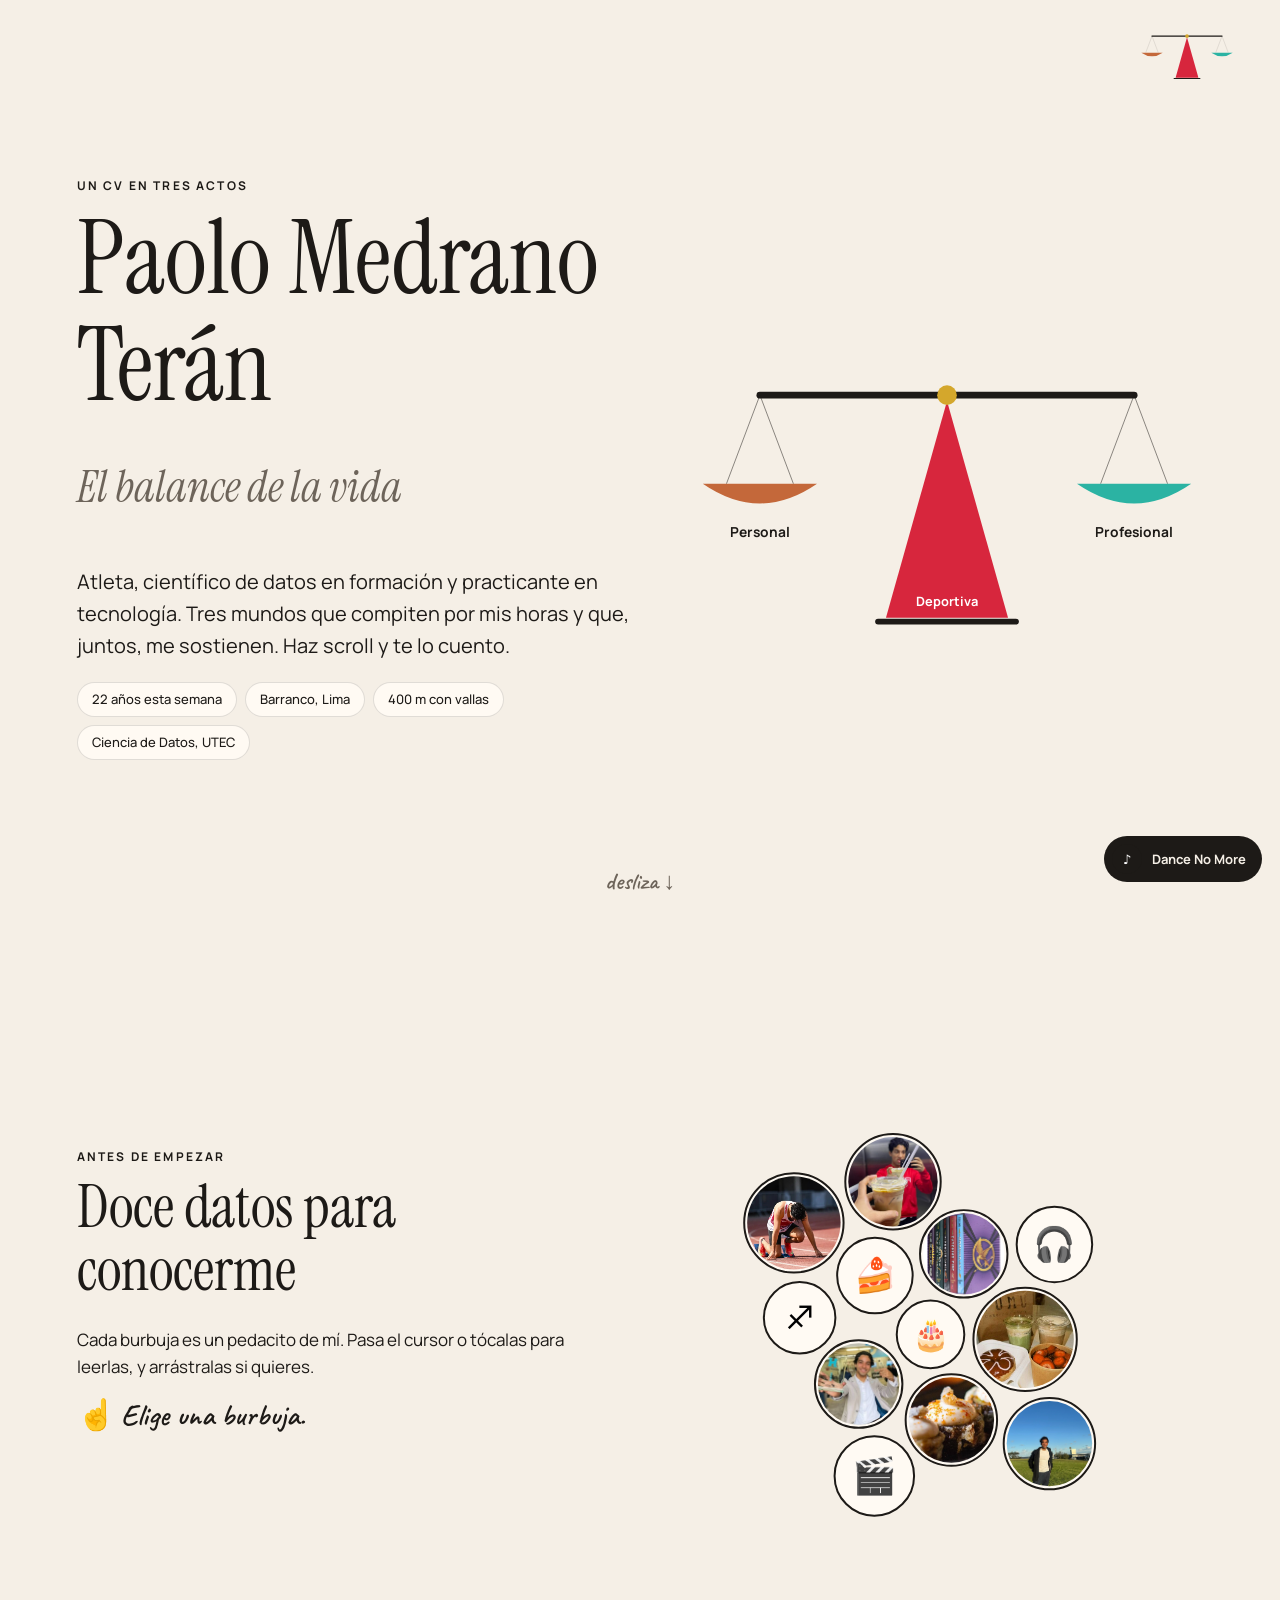
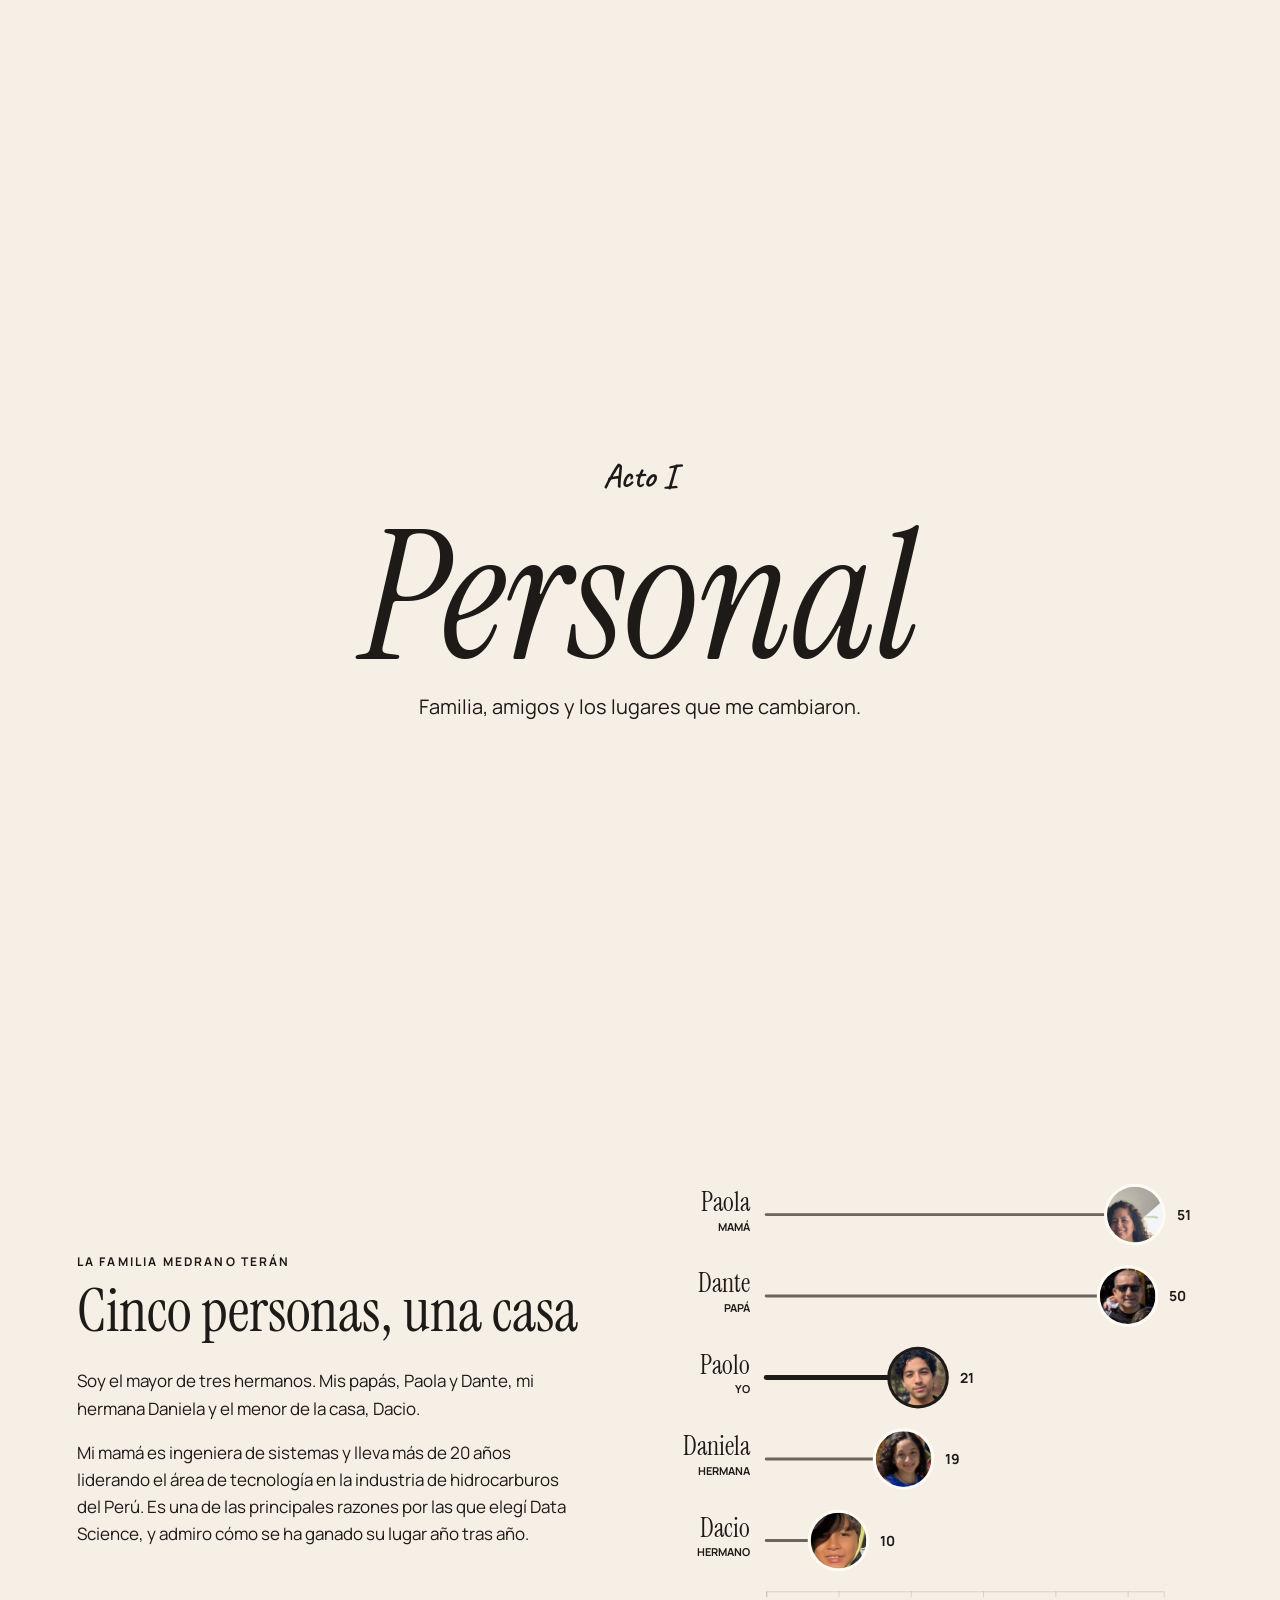
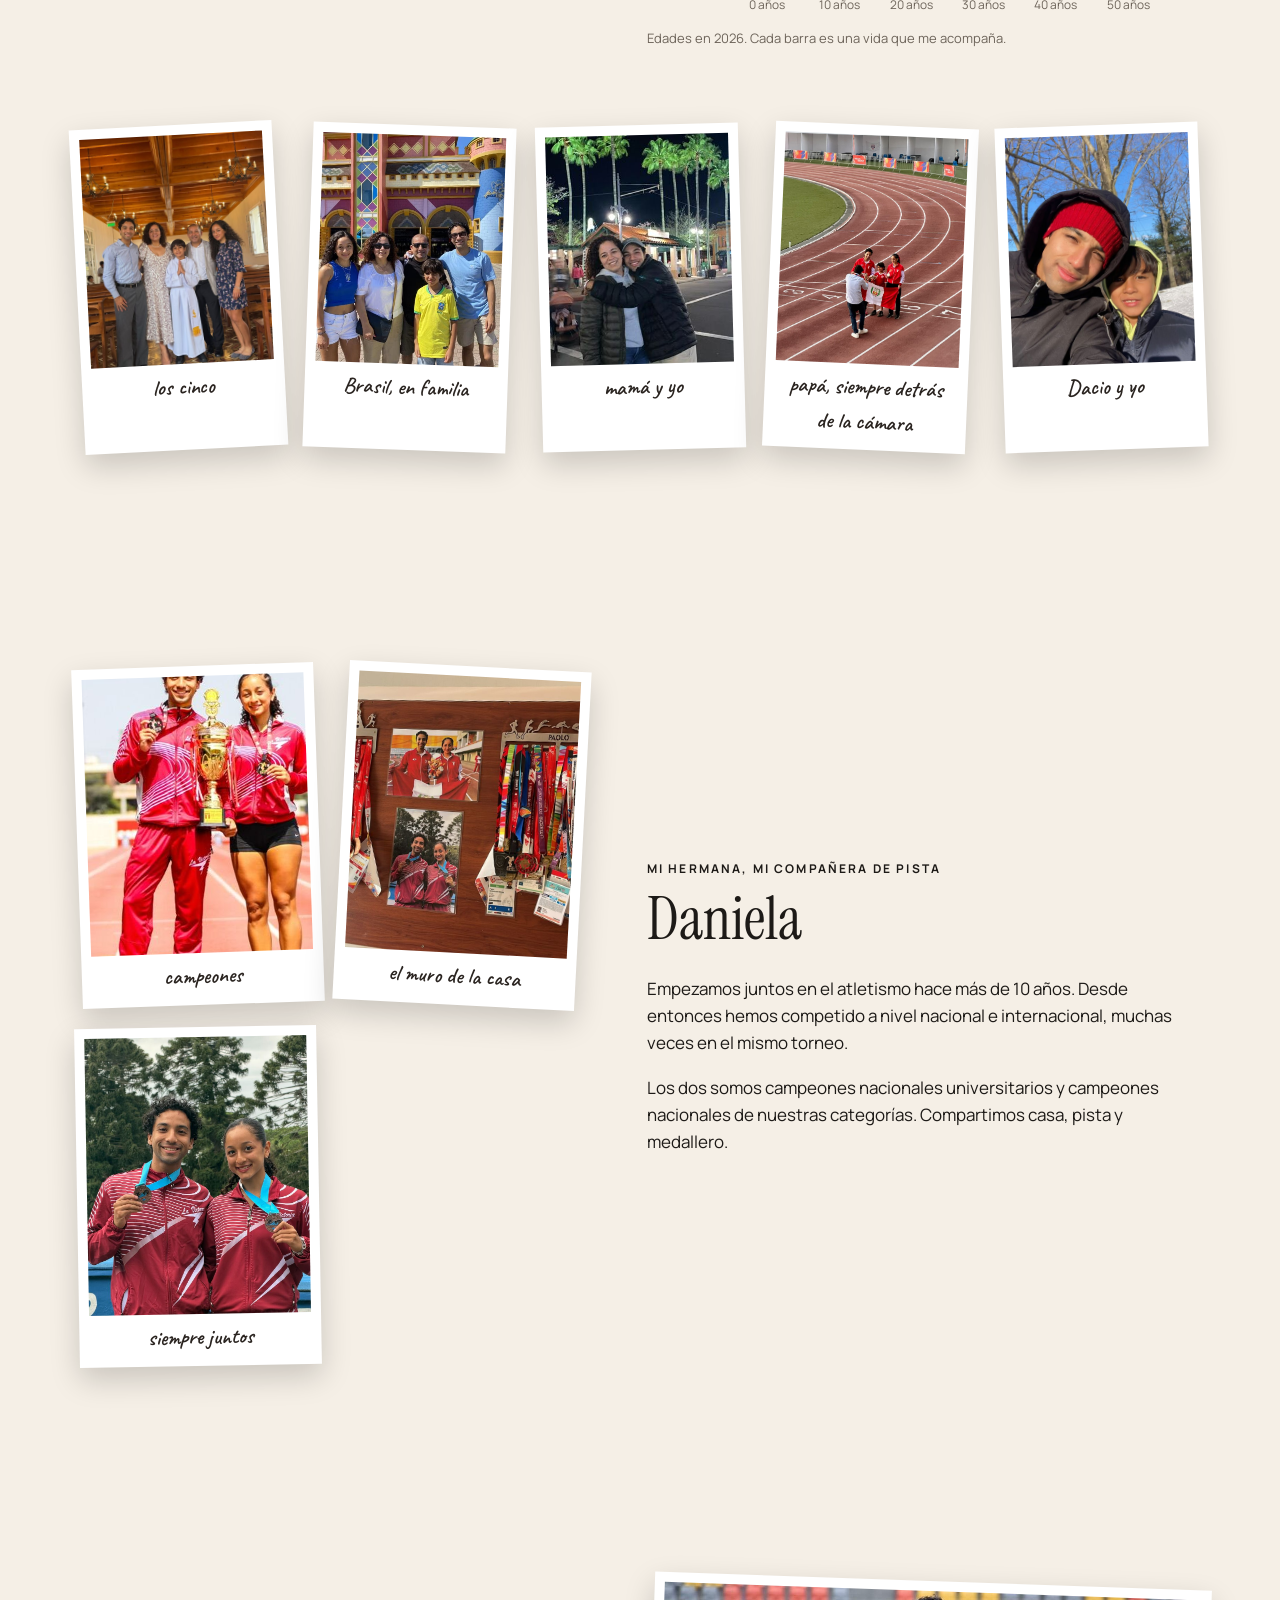
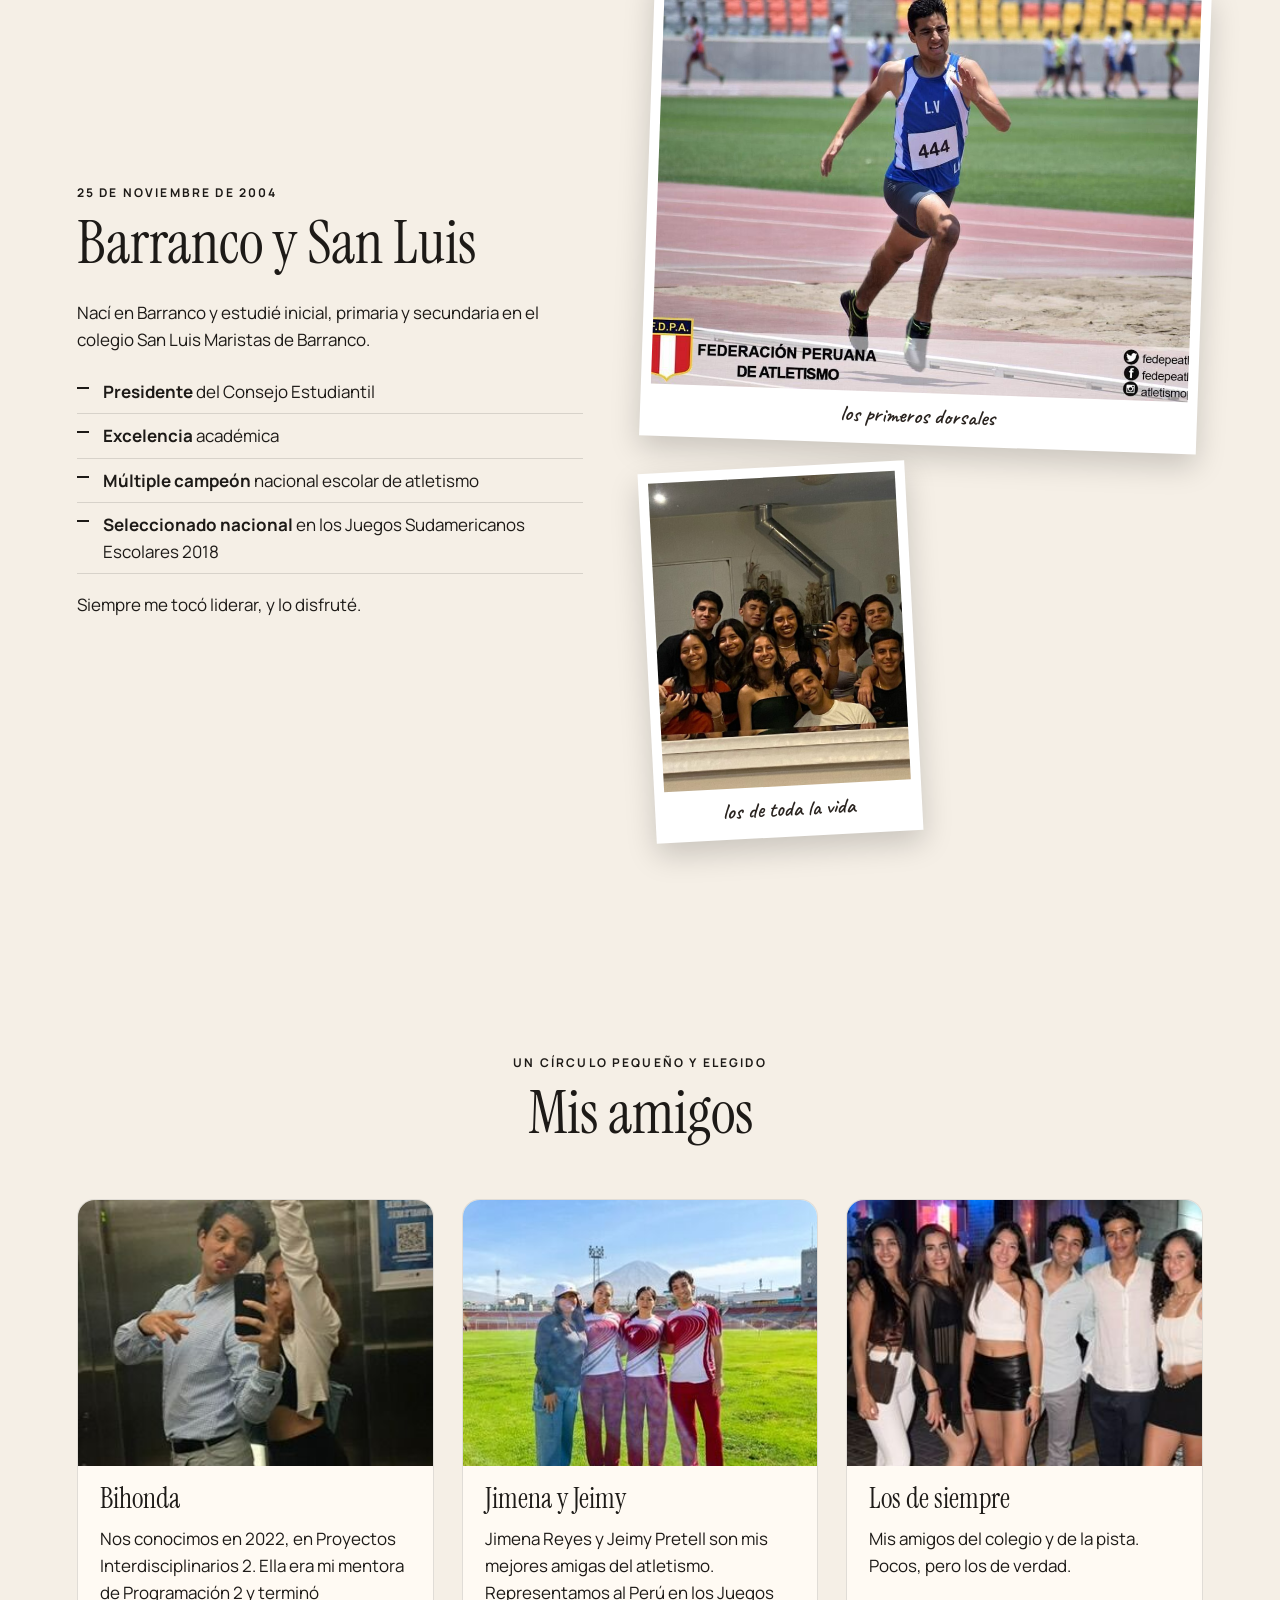
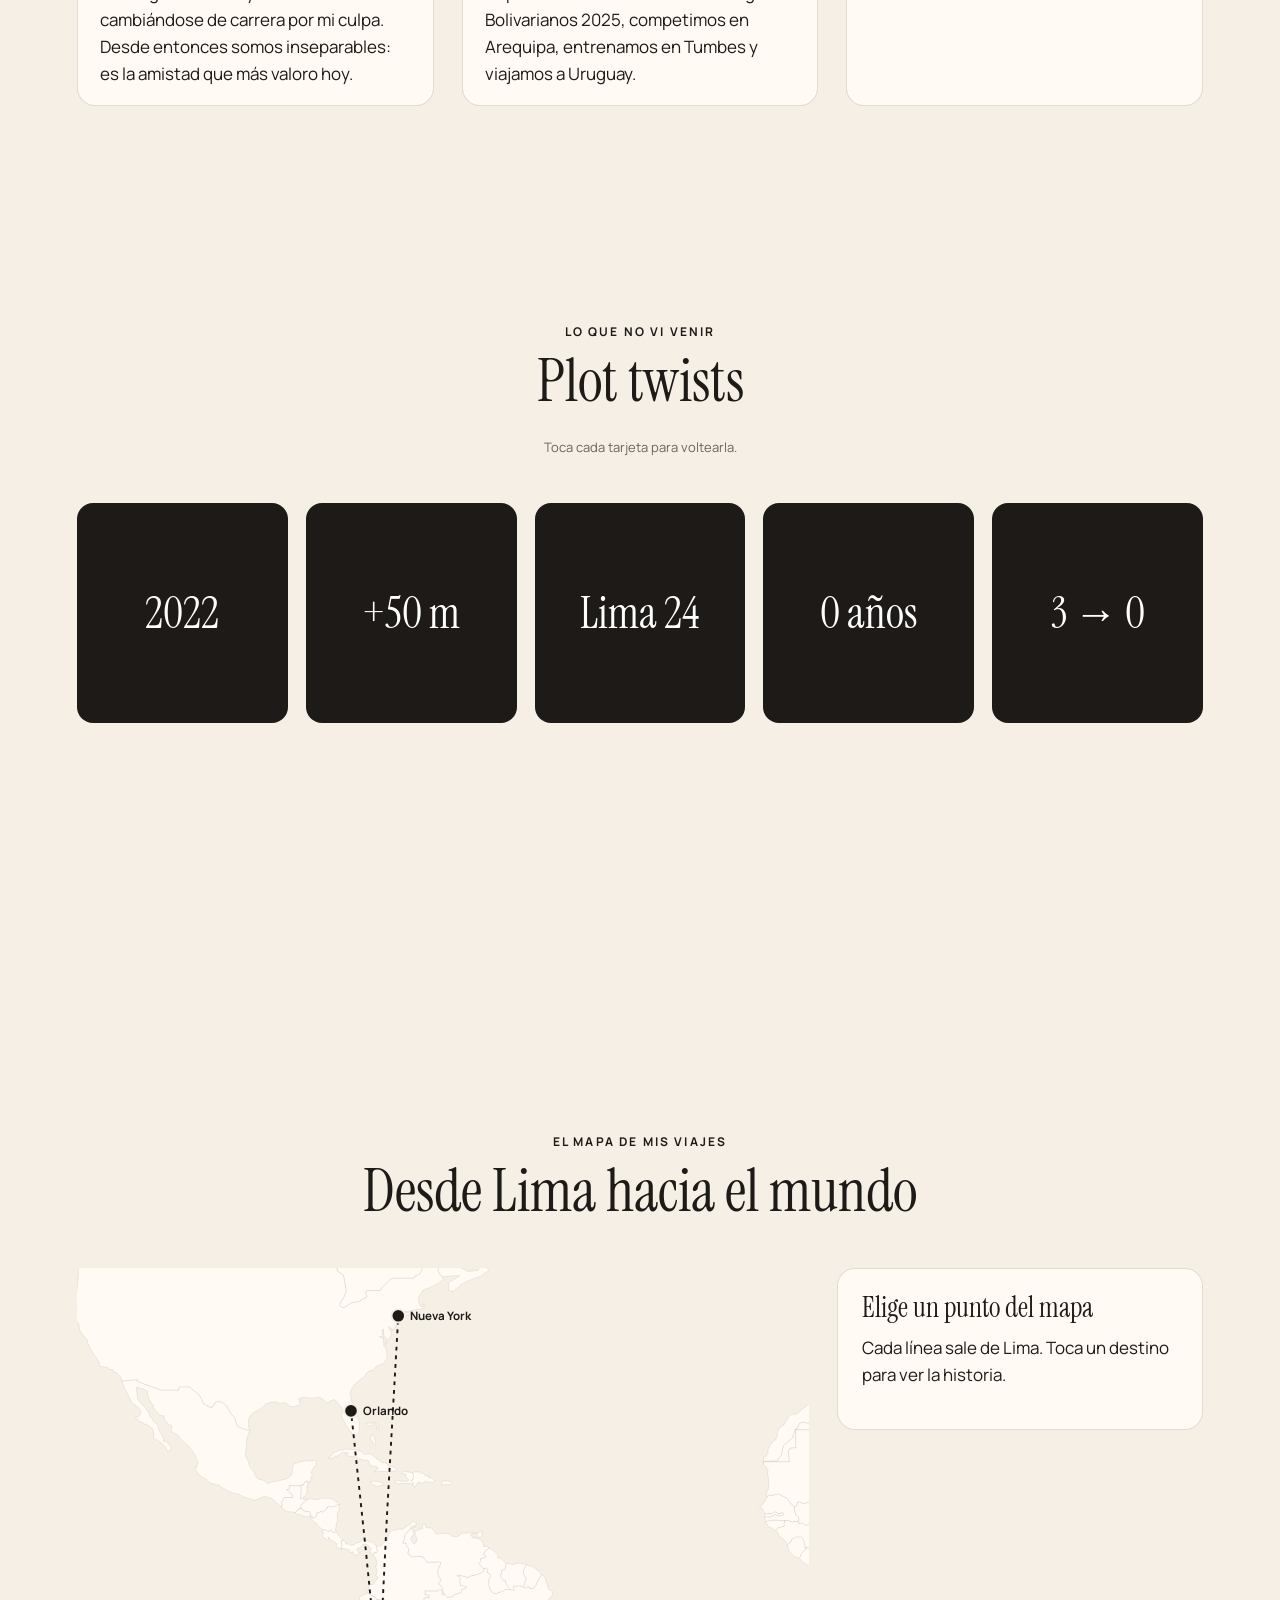
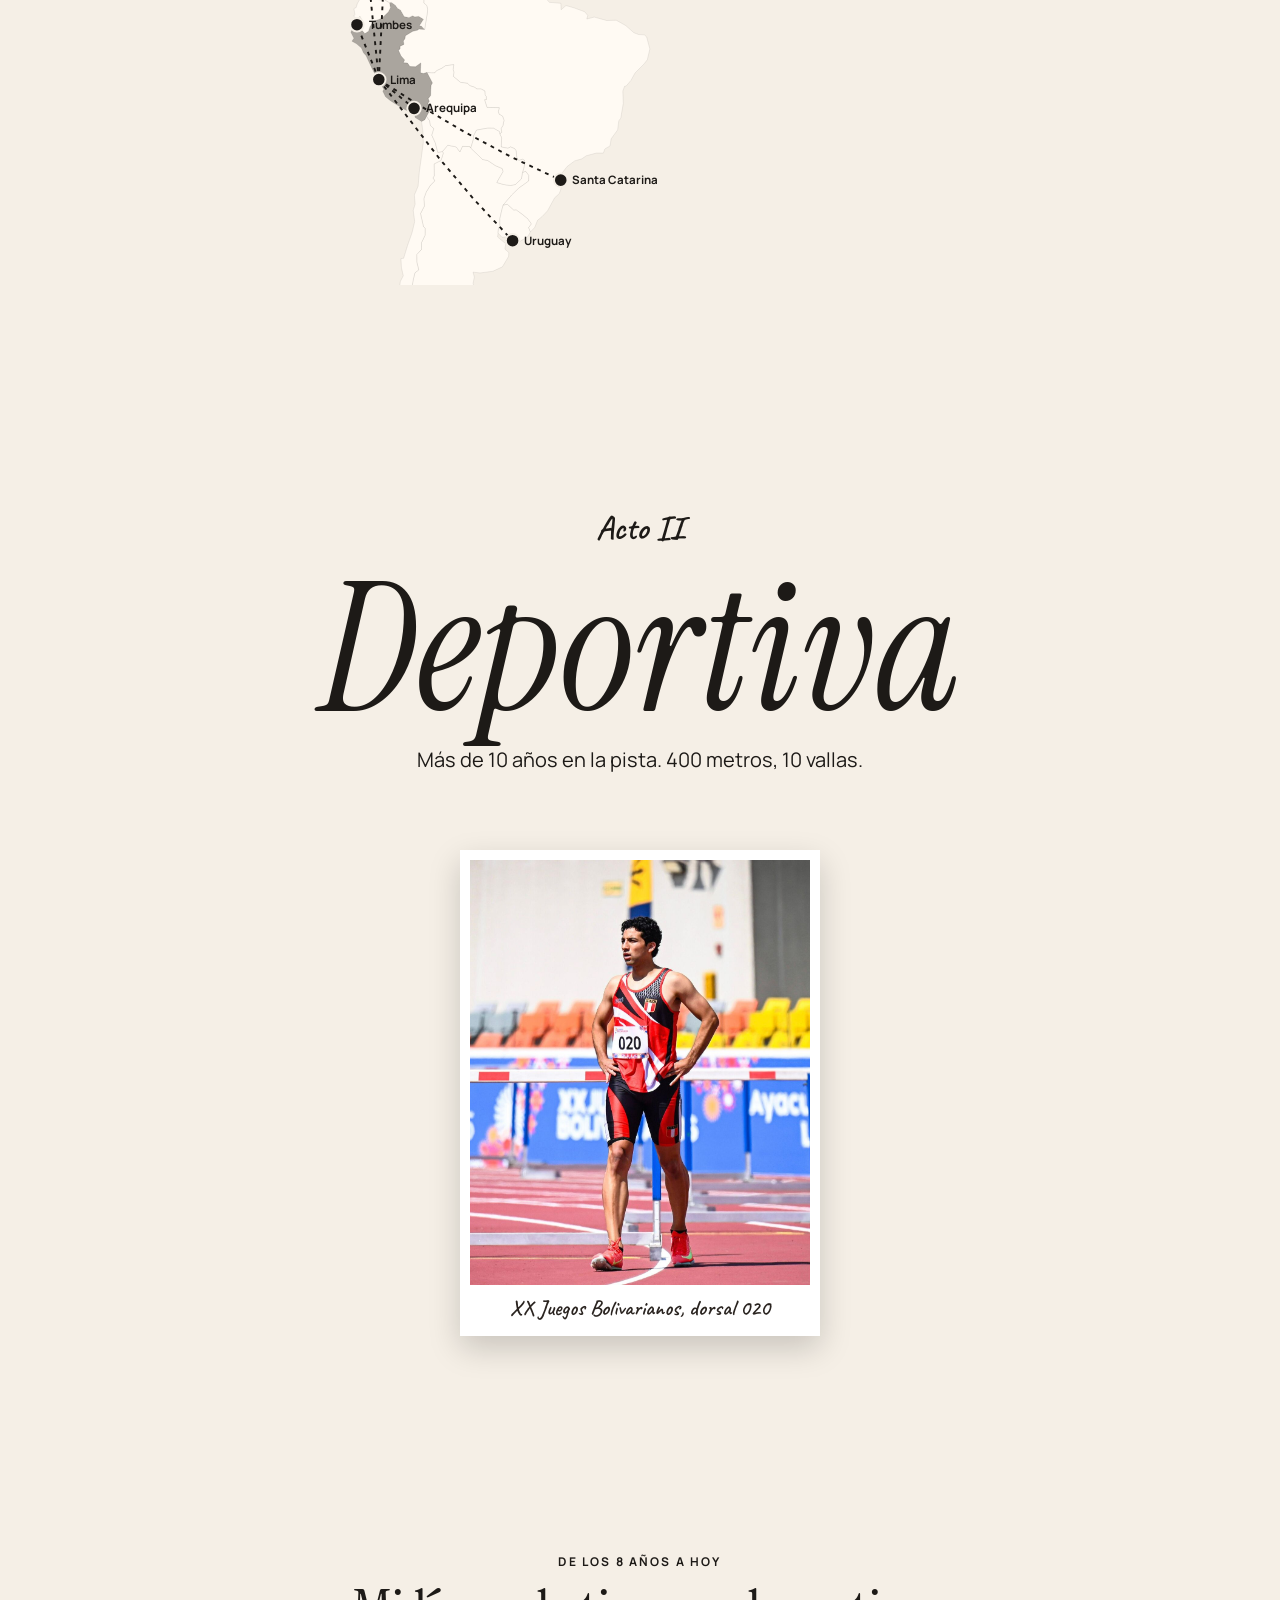
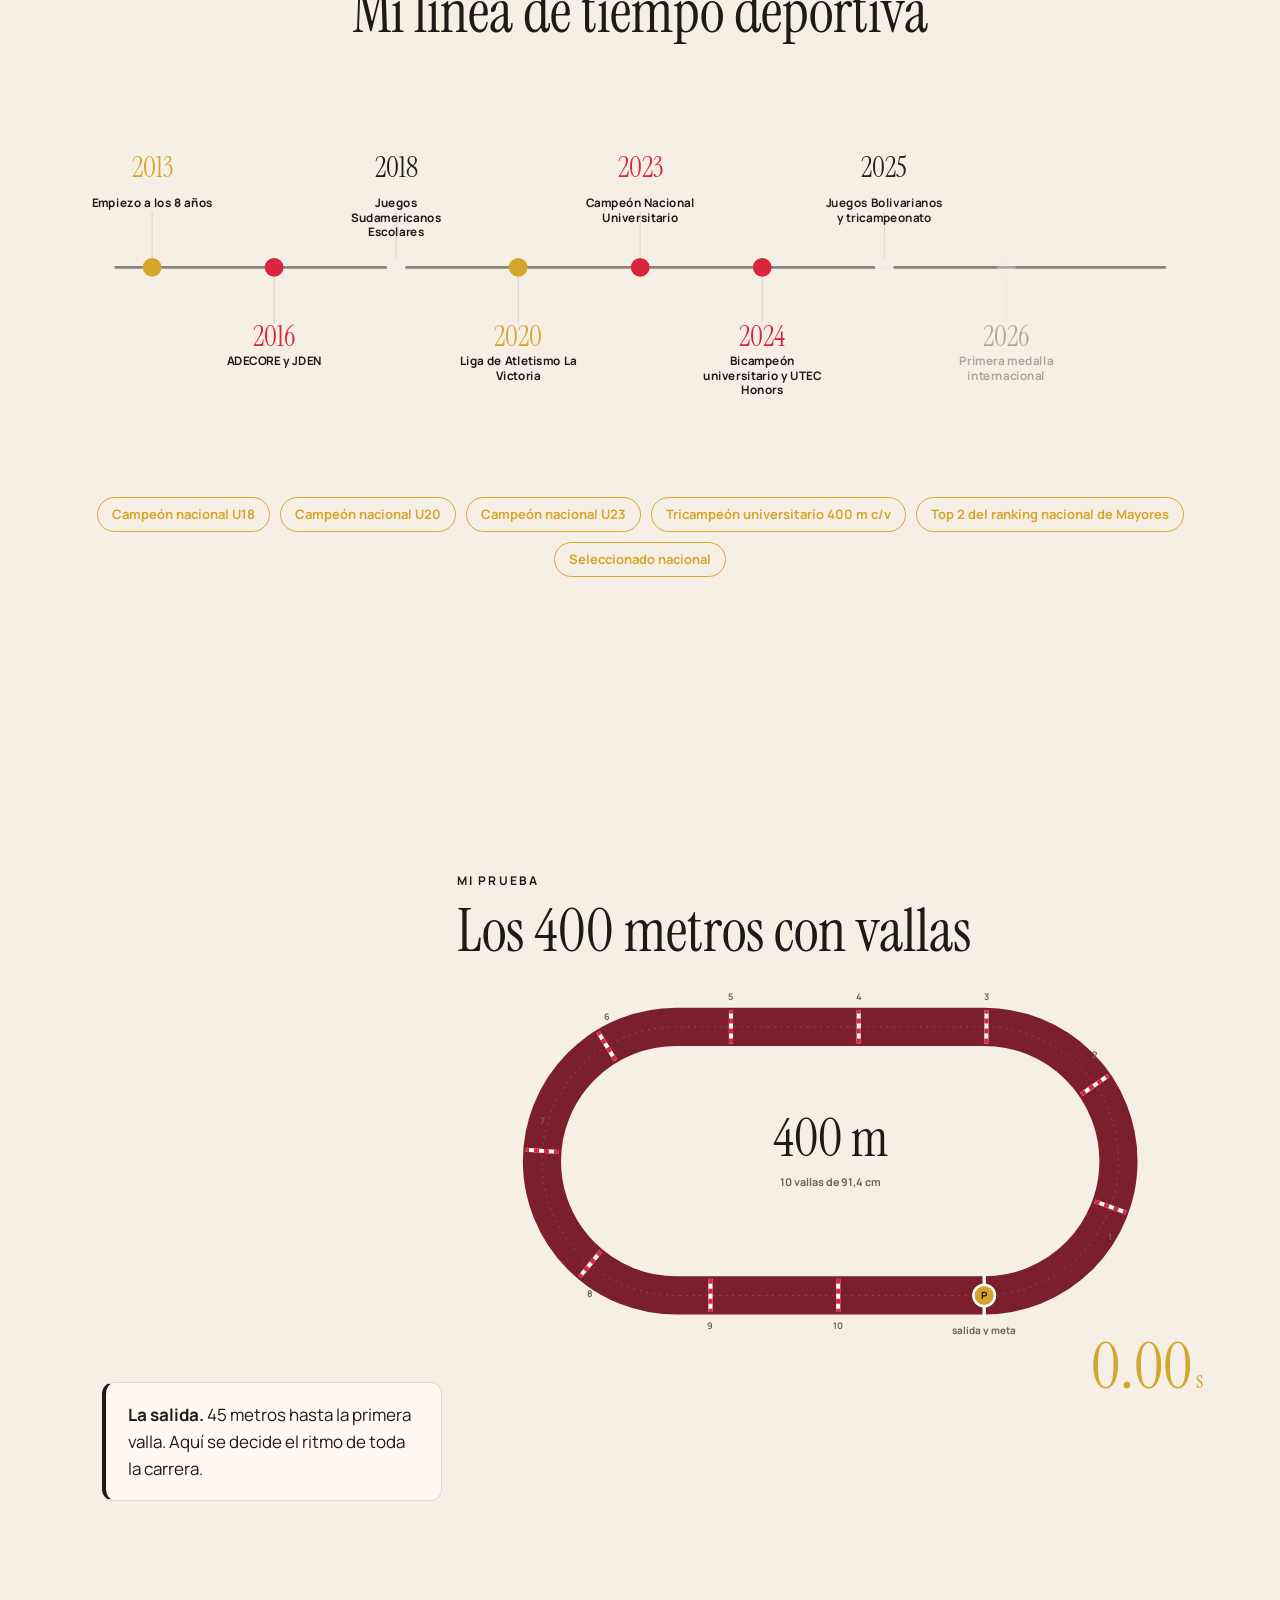
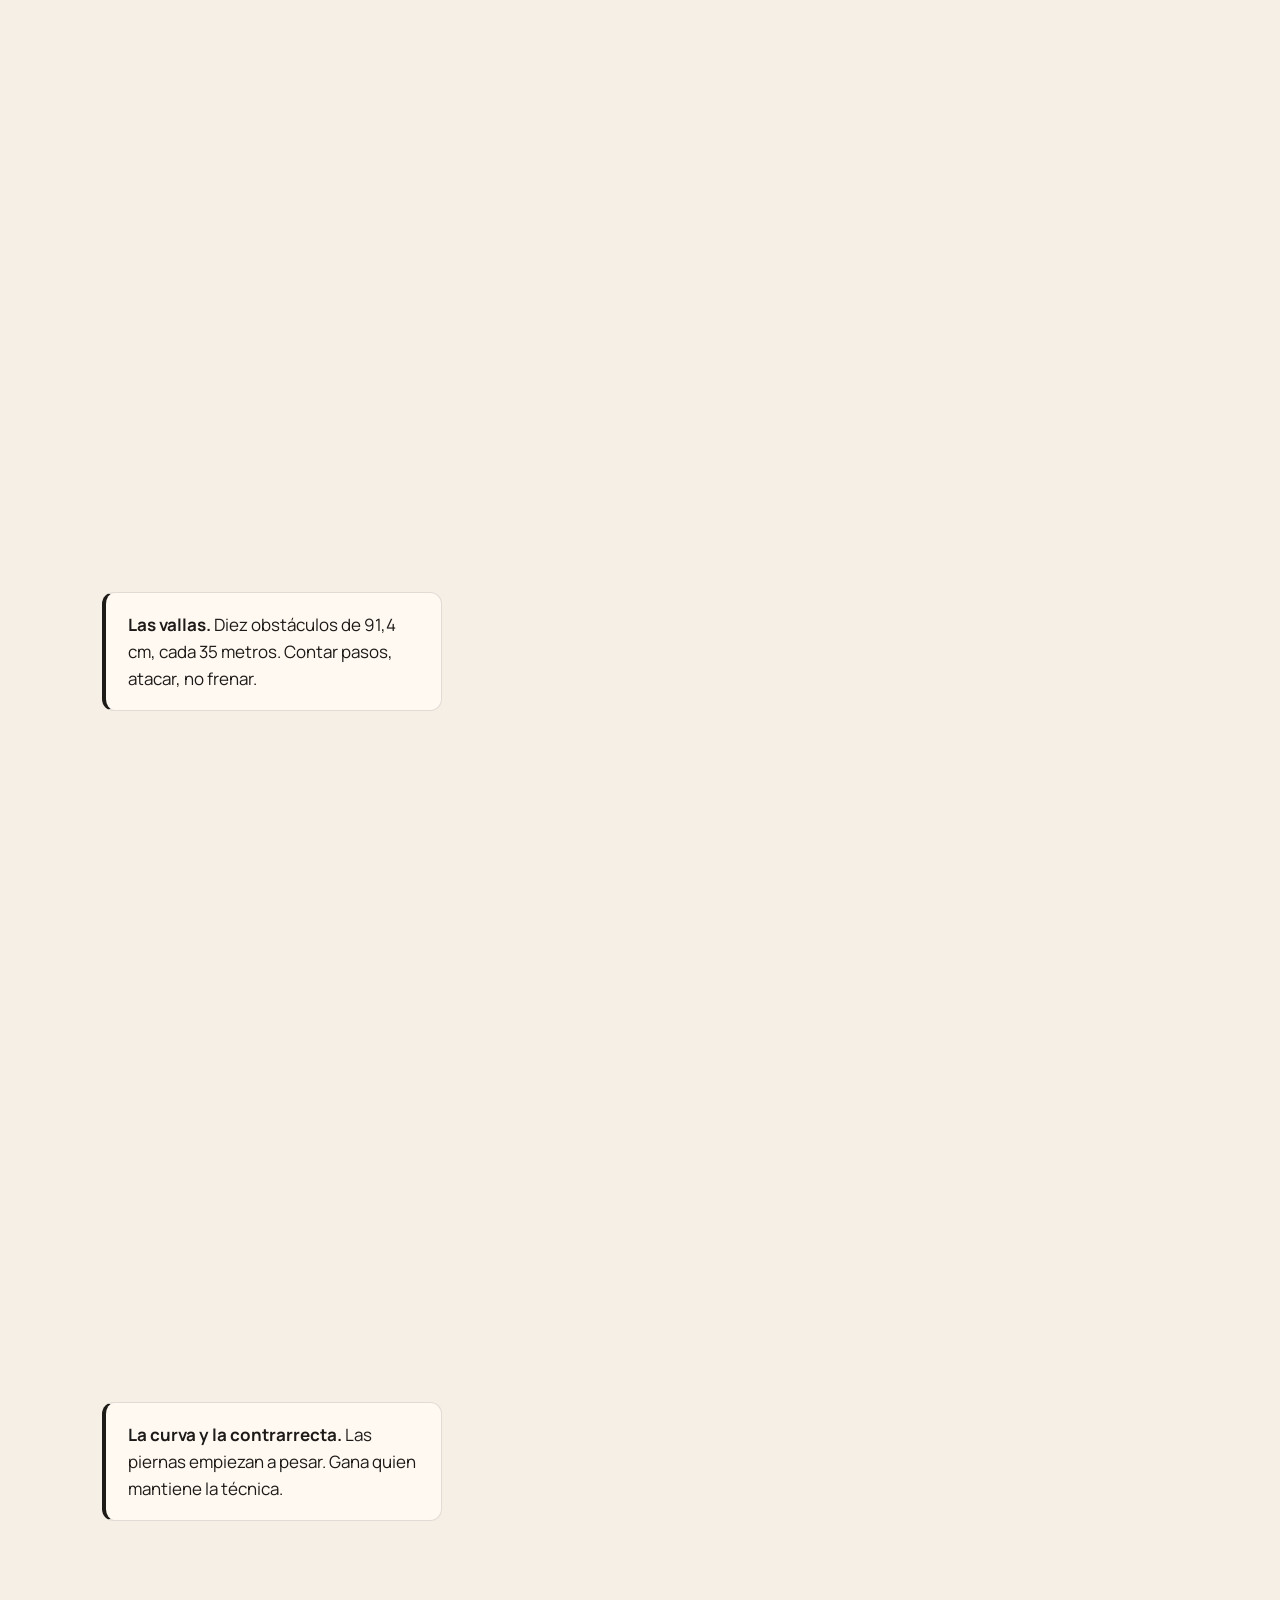
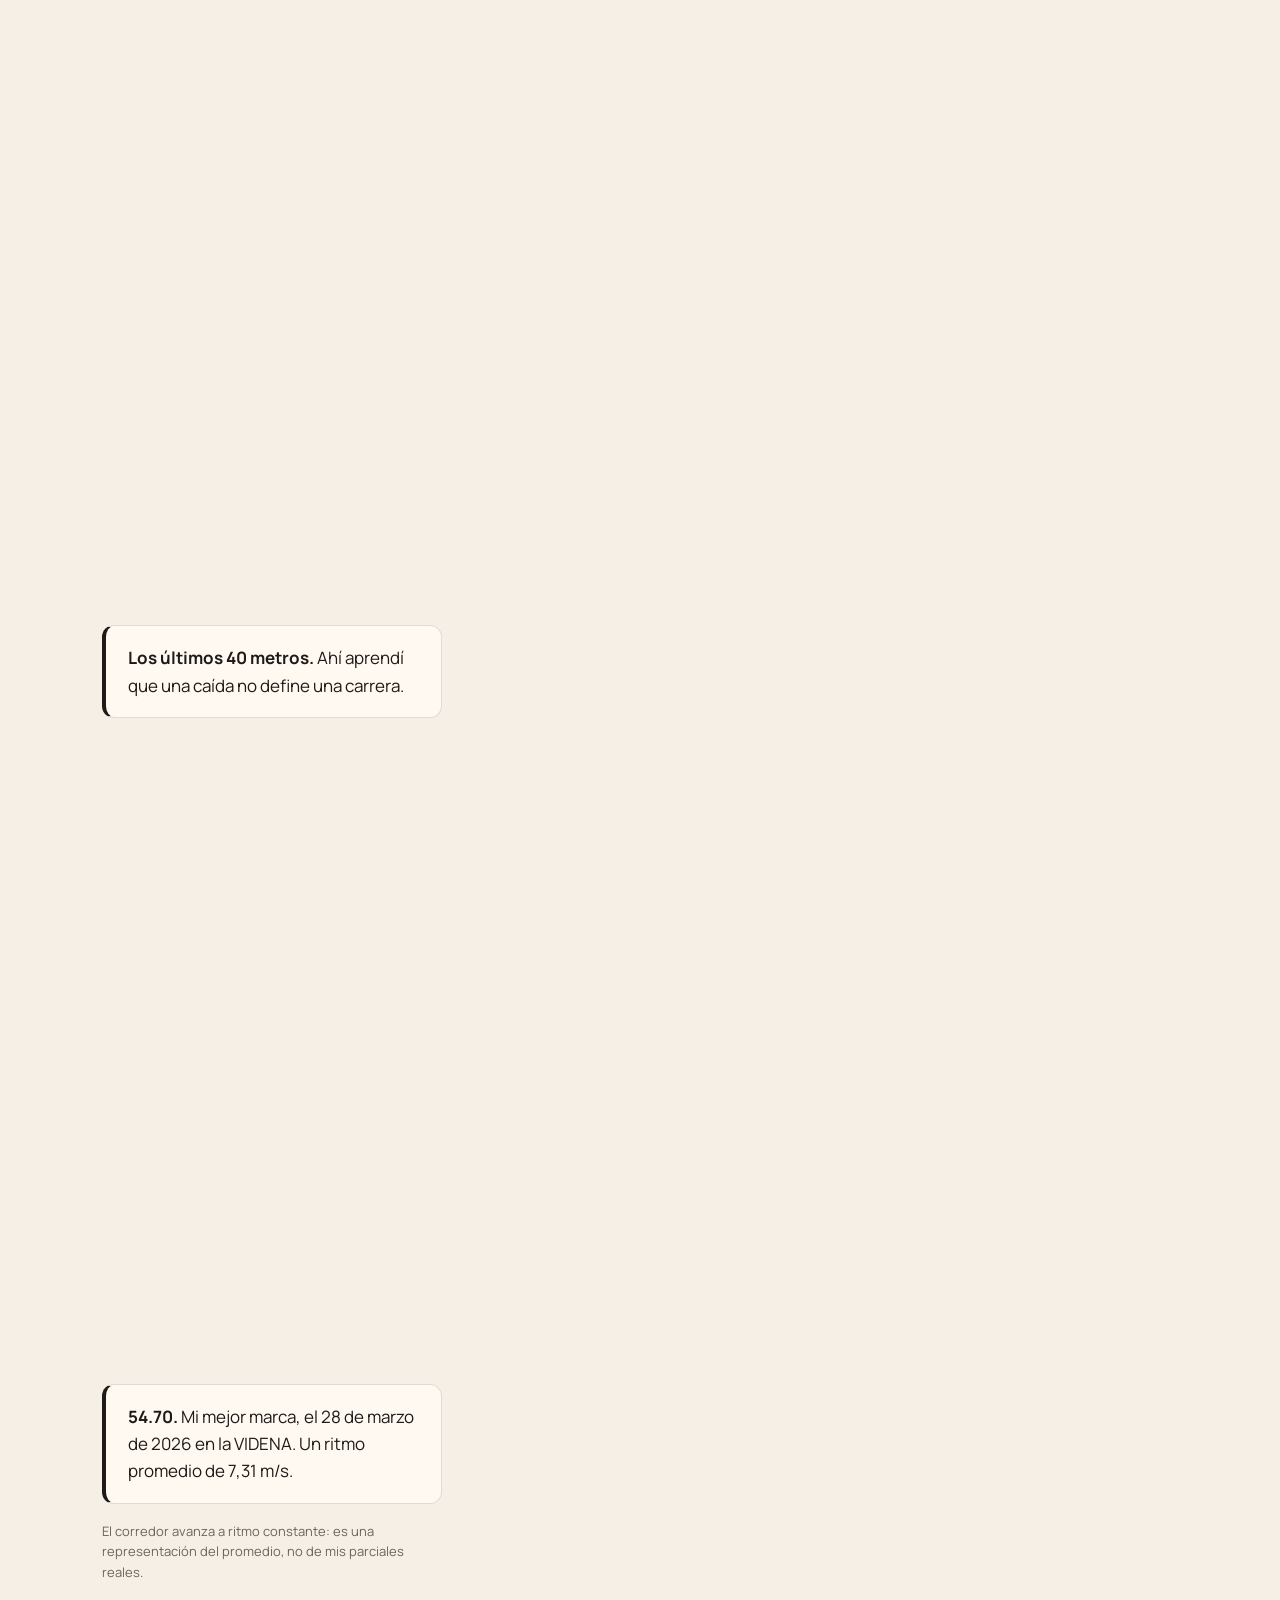
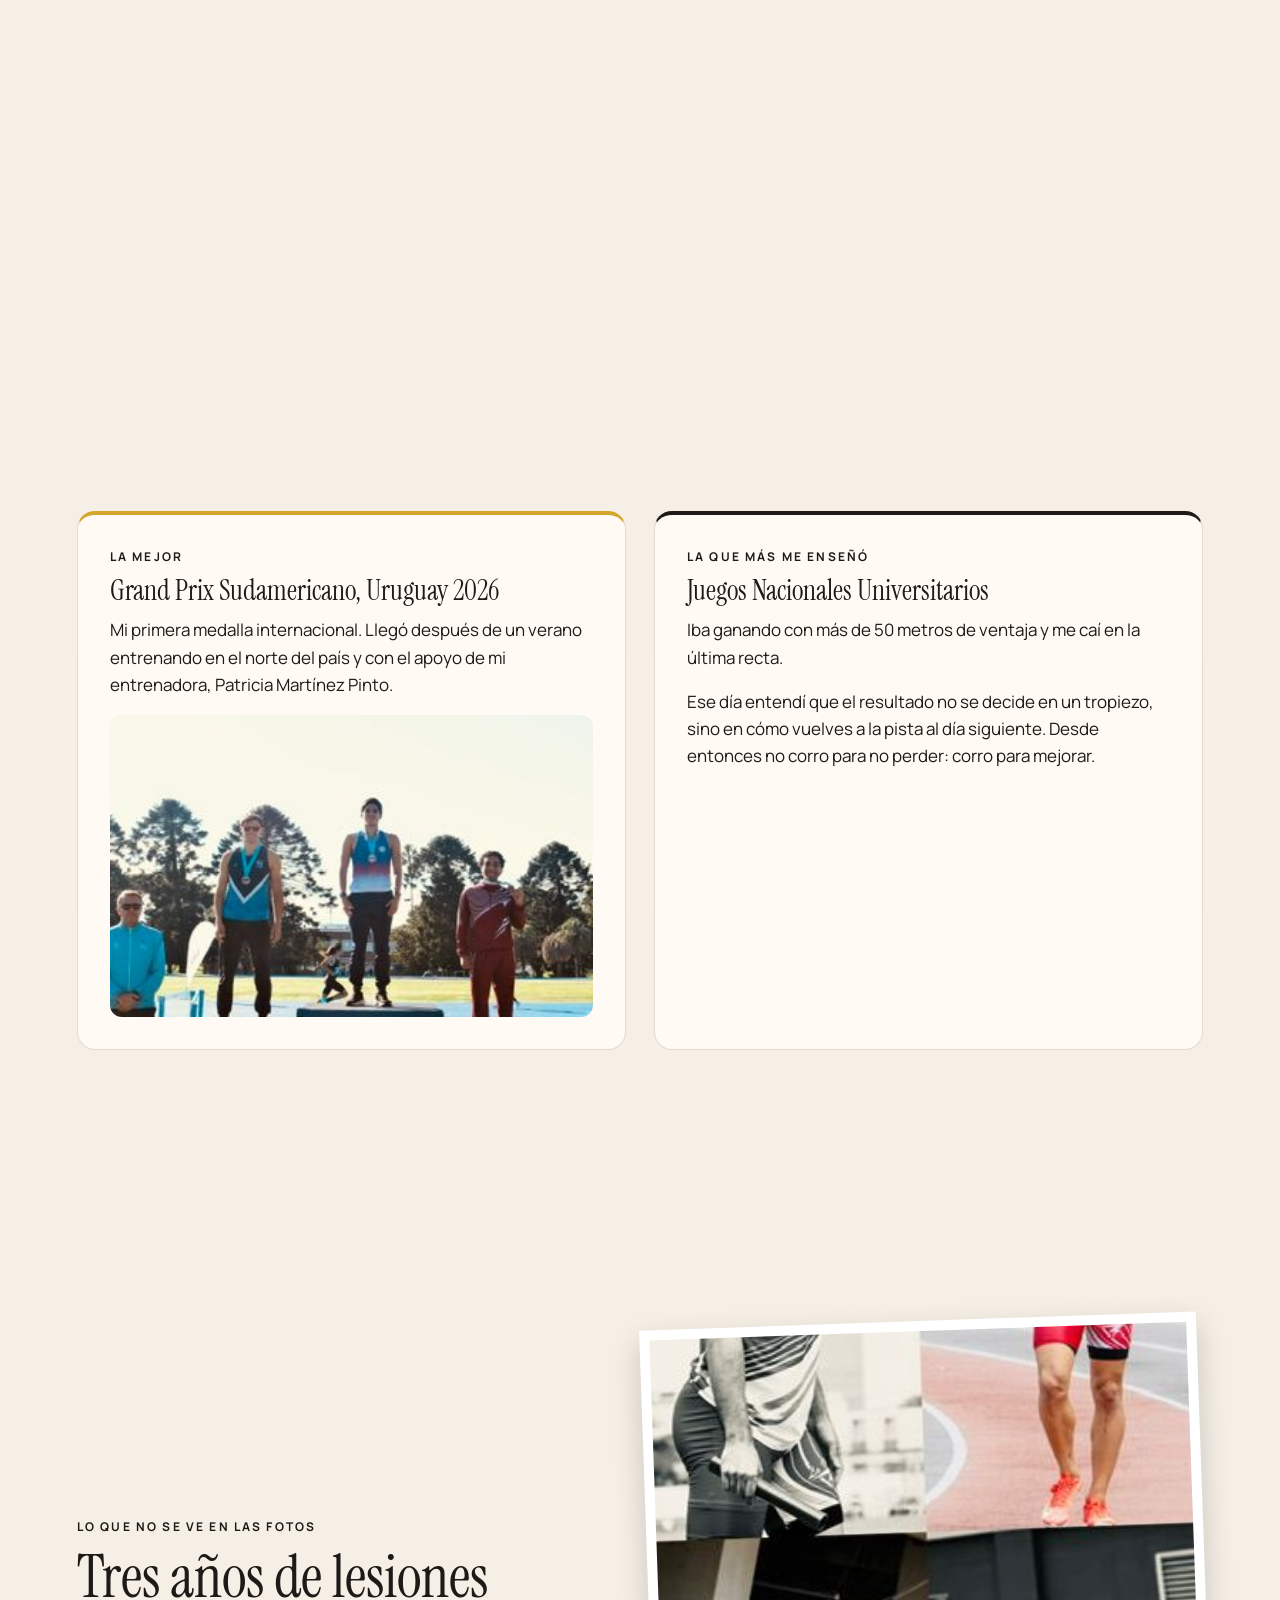
==== index.html @ 604f778a "Mover el sitio a la raíz para GitHub Pages y corregir enlace de GitHub" ====
<!DOCTYPE html>
<html lang="es">
<head>
  <meta charset="utf-8" />
  <meta name="viewport" content="width=device-width, initial-scale=1" />
  <title>Paolo Medrano Terán | El balance de la vida</title>
  <meta name="description" content="CV en formato scrollytelling: lo personal, lo deportivo y lo profesional de Paolo Medrano Terán, hecho con D3.js." />
  <link rel="stylesheet" href="css/styles.css" />
</head>
<body data-act="intro">

  <!-- Balanza fija: indica en qué acto estás -->
  <div id="balanza-mini" aria-hidden="true"></div>
  <div id="progreso"><div></div></div>

  <a id="musica" href="#" target="_blank" rel="noopener" title="Dance No More, Harry Styles">
    <span class="disco">♪</span><span class="musica-txt">Dance No More</span>
  </a>
  <div id="spotify-embed" hidden></div>

  <main>

    <!-- ============ HERO ============ -->
    <section class="acto" data-act="intro" id="inicio">
      <div class="hero">
        <div class="hero-txt">
          <p class="kicker">Un CV en tres actos</p>
          <h1>Paolo Medrano Terán</h1>
          <p class="subtitulo"><em>El balance de la vida</em></p>
          <p class="lead">Atleta, científico de datos en formación y practicante en tecnología. Tres mundos que compiten por mis horas y que, juntos, me sostienen. Haz scroll y te lo cuento.</p>
          <div class="chips">
            <span>22 años esta semana</span><span>Barranco, Lima</span><span>400 m con vallas</span><span>Ciencia de Datos, UTEC</span>
          </div>
        </div>
        <div class="hero-viz">
          <svg id="balanza-hero" viewBox="0 0 520 380" role="img" aria-label="Balanza con los tres actos de mi vida"></svg>
        </div>
      </div>
      <div class="scroll-hint">desliza ↓</div>
    </section>

    <!-- ============ BURBUJAS ============ -->
    <section class="acto" data-act="intro" id="burbujas">
      <div class="dos-col">
        <div class="col-txt reveal">
          <p class="kicker">Antes de empezar</p>
          <h2>Doce datos para conocerme</h2>
          <p>Cada burbuja es un pedacito de mí. Pasa el cursor o tócalas para leerlas, y arrástralas si quieres.</p>
          <p class="burbuja-frase" id="burbuja-frase">☝ Elige una burbuja.</p>
        </div>
        <div class="col-viz"><svg id="viz-burbujas"></svg></div>
      </div>
    </section>

    <!-- ================= ACTO I: PERSONAL ================= -->
    <section class="acto portada-acto" data-act="personal" id="personal">
      <p class="num-acto">Acto I</p>
      <h2 class="titulo-acto">Personal</h2>
      <p class="lead centrado">Familia, amigos y los lugares que me cambiaron.</p>
    </section>

    <section class="acto" data-act="personal" id="familia">
      <div class="dos-col">
        <div class="col-txt reveal">
          <p class="kicker">La familia Medrano Terán</p>
          <h2>Cinco personas, una casa</h2>
          <p>Soy el mayor de tres hermanos. Mis papás, Paola y Dante, mi hermana Daniela y el menor de la casa, Dacio.</p>
          <p>Mi mamá es ingeniera de sistemas y lleva más de 20 años liderando el área de tecnología en la industria de hidrocarburos del Perú. Es una de las principales razones por las que elegí Data Science, y admiro cómo se ha ganado su lugar año tras año.</p>
        </div>
        <div class="col-viz reveal">
          <svg id="viz-familia"></svg>
          <p class="nota-viz">Edades en 2026. Cada barra es una vida que me acompaña.</p>
        </div>
      </div>
      <div class="galeria reveal">
        <figure class="polaroid" style="--r:-3deg"><img src="img/familia_completa.jpg" alt="Familia completa" loading="lazy"><figcaption>los cinco</figcaption></figure>
        <figure class="polaroid" style="--r:2deg"><img src="img/brasil_familia.jpg" alt="Familia en Brasil" loading="lazy"><figcaption>Brasil, en familia</figcaption></figure>
        <figure class="polaroid" style="--r:-1.5deg"><img src="img/mama_y_yo_noche.jpg" alt="Con mi mamá" loading="lazy"><figcaption>mamá y yo</figcaption></figure>
        <figure class="polaroid" style="--r:2.5deg"><img src="img/bolivarianos_familia.jpg" alt="Papá tomando la foto en los Bolivarianos" loading="lazy"><figcaption>papá, siempre detrás de la cámara</figcaption></figure>
        <figure class="polaroid" style="--r:-2deg"><img src="img/dacio_y_yo.jpg" alt="Con Dacio" loading="lazy"><figcaption>Dacio y yo</figcaption></figure>
      </div>
    </section>

    <section class="acto" data-act="personal" id="daniela">
      <div class="dos-col invertido">
        <div class="col-txt reveal">
          <p class="kicker">Mi hermana, mi compañera de pista</p>
          <h2>Daniela</h2>
          <p>Empezamos juntos en el atletismo hace más de 10 años. Desde entonces hemos competido a nivel nacional e internacional, muchas veces en el mismo torneo.</p>
          <p>Los dos somos campeones nacionales universitarios y campeones nacionales de nuestras categorías. Compartimos casa, pista y medallero.</p>
        </div>
        <div class="col-viz collage reveal">
          <figure class="polaroid" style="--r:-2deg"><img src="img/daniela_trofeo.jpg" alt="Con Daniela y un trofeo" loading="lazy"><figcaption>campeones</figcaption></figure>
          <figure class="polaroid" style="--r:3deg"><img src="img/muro_medallas.jpg" alt="Muro de medallas" loading="lazy"><figcaption>el muro de la casa</figcaption></figure>
          <figure class="polaroid" style="--r:-1deg"><img src="img/daniela_medallas.jpg" alt="Con Daniela y medallas" loading="lazy"><figcaption>siempre juntos</figcaption></figure>
        </div>
      </div>
    </section>

    <section class="acto" data-act="personal" id="infancia">
      <div class="dos-col">
        <div class="col-txt reveal">
          <p class="kicker">25 de noviembre de 2004</p>
          <h2>Barranco y San Luis</h2>
          <p>Nací en Barranco y estudié inicial, primaria y secundaria en el colegio San Luis Maristas de Barranco.</p>
          <ul class="lista-hitos">
            <li><strong>Presidente</strong> del Consejo Estudiantil</li>
            <li><strong>Excelencia</strong> académica</li>
            <li><strong>Múltiple campeón</strong> nacional escolar de atletismo</li>
            <li><strong>Seleccionado nacional</strong> en los Juegos Sudamericanos Escolares 2018</li>
          </ul>
          <p>Siempre me tocó liderar, y lo disfruté.</p>
        </div>
        <div class="col-viz collage reveal">
          <figure class="polaroid grande" style="--r:2deg"><img src="img/infancia_444.jpg" alt="Compitiendo de niño" loading="lazy"><figcaption>los primeros dorsales</figcaption></figure>
          <figure class="polaroid" style="--r:-3deg"><img src="img/amigos_colegio.jpg" alt="Amigos del colegio" loading="lazy"><figcaption>los de toda la vida</figcaption></figure>
        </div>
      </div>
    </section>

    <section class="acto" data-act="personal" id="amigos">
      <p class="kicker centrado">Un círculo pequeño y elegido</p>
      <h2 class="centrado">Mis amigos</h2>
      <div class="tarjetas-amigos">
        <article class="tarjeta reveal">
          <img src="img/bihonda_y_yo.jpg" alt="Con Bihonda" loading="lazy">
          <h3>Bihonda</h3>
          <p>Nos conocimos en 2022, en Proyectos Interdisciplinarios 2. Ella era mi mentora de Programación 2 y terminó cambiándose de carrera por mi culpa. Desde entonces somos inseparables: es la amistad que más valoro hoy.</p>
        </article>
        <article class="tarjeta reveal">
          <img src="img/arequipa_misti.jpg" alt="Con Jimena y Jeimy en Arequipa" loading="lazy">
          <h3>Jimena y Jeimy</h3>
          <p>Jimena Reyes y Jeimy Pretell son mis mejores amigas del atletismo. Representamos al Perú en los Juegos Bolivarianos 2025, competimos en Arequipa, entrenamos en Tumbes y viajamos a Uruguay.</p>
        </article>
        <article class="tarjeta reveal">
          <img src="img/amigos_noche.jpg" alt="Grupo de amigos" loading="lazy">
          <h3>Los de siempre</h3>
          <p>Mis amigos del colegio y de la pista. Pocos, pero los de verdad.</p>
        </article>
      </div>
    </section>

    <section class="acto" data-act="personal" id="plot-twists">
      <p class="kicker centrado">Lo que no vi venir</p>
      <h2 class="centrado">Plot twists</h2>
      <p class="centrado nota-viz">Toca cada tarjeta para voltearla.</p>
      <div class="twists">
        <button class="twist"><span class="frente">2022</span><span class="dorso">Mi mejor amiga se cambió de carrera… por mi culpa.</span></button>
        <button class="twist"><span class="frente">+50 m</span><span class="dorso">Iba ganando por más de 50 metros y me caí en la última recta.</span></button>
        <button class="twist"><span class="frente">Lima 24</span><span class="dorso">Trabajé en el Mundial U20 de Atletismo en mi propia ciudad.</span></button>
        <button class="twist"><span class="frente">0 años</span><span class="dorso">Entré a Hochschild siendo el único postulante sin experiencia laboral.</span></button>
        <button class="twist"><span class="frente">3 → 0</span><span class="dorso">Tras tres años de lesiones, 2026 fue mi primera temporada completa.</span></button>
      </div>
    </section>

    <section class="acto" data-act="personal" id="viajes">
      <p class="kicker centrado">El mapa de mis viajes</p>
      <h2 class="centrado">Desde Lima hacia el mundo</h2>
      <div class="mapa-wrap">
        <svg id="viz-mapa"></svg>
        <aside id="mapa-panel" class="panel">
          <h3>Elige un punto del mapa</h3>
          <p>Cada línea sale de Lima. Toca un destino para ver la historia.</p>
        </aside>
      </div>
    </section>

    <!-- ================= ACTO II: DEPORTIVA ================= -->
    <section class="acto portada-acto" data-act="deporte" id="deporte">
      <p class="num-acto">Acto II</p>
      <h2 class="titulo-acto">Deportiva</h2>
      <p class="lead centrado">Más de 10 años en la pista. 400 metros, 10 vallas.</p>
      <figure class="polaroid hero-foto reveal" style="--r:-2deg"><img src="img/bolivarianos_020.jpg" alt="Juegos Bolivarianos 2025" loading="lazy"><figcaption>XX Juegos Bolivarianos, dorsal 020</figcaption></figure>
    </section>

    <section class="acto" data-act="deporte" id="linea-deporte">
      <p class="kicker centrado">De los 8 años a hoy</p>
      <h2 class="centrado">Mi línea de tiempo deportiva</h2>
      <div id="viz-linea-deporte" class="viz-ancho"></div>
      <div class="badges reveal">
        <span>Campeón nacional U18</span><span>Campeón nacional U20</span><span>Campeón nacional U23</span>
        <span>Tricampeón universitario 400 m c/v</span><span>Top 2 del ranking nacional de Mayores</span><span>Seleccionado nacional</span>
      </div>
    </section>

    <!-- Carrera scrollytelling -->
    <section class="acto scrolly" data-act="deporte" id="carrera">
      <div class="sticky">
        <div class="carrera-head">
          <p class="kicker">Mi prueba</p>
          <h2>Los 400 metros con vallas</h2>
        </div>
        <svg id="viz-carrera" viewBox="0 0 900 420"></svg>
        <div class="carrera-reloj"><span id="reloj">0.00</span><small>s</small></div>
      </div>
      <div class="pasos">
        <div class="paso"><p><strong>La salida.</strong> 45 metros hasta la primera valla. Aquí se decide el ritmo de toda la carrera.</p></div>
        <div class="paso"><p><strong>Las vallas.</strong> Diez obstáculos de 91,4 cm, cada 35 metros. Contar pasos, atacar, no frenar.</p></div>
        <div class="paso"><p><strong>La curva y la contrarrecta.</strong> Las piernas empiezan a pesar. Gana quien mantiene la técnica.</p></div>
        <div class="paso"><p><strong>Los últimos 40 metros.</strong> Ahí aprendí que una caída no define una carrera.</p></div>
        <div class="paso"><p><strong>54.70.</strong> Mi mejor marca, el 28 de marzo de 2026 en la VIDENA. Un ritmo promedio de <span id="vel"></span> m/s.</p><p class="nota-viz">El corredor avanza a ritmo constante: es una representación del promedio, no de mis parciales reales.</p></div>
      </div>
    </section>

    <section class="acto" data-act="deporte" id="progresion" hidden>
      <p class="kicker centrado">Año tras año</p>
      <h2 class="centrado">Progresión en 400 m con vallas</h2>
      <svg id="viz-progresion"></svg>
    </section>

    <section class="acto" data-act="deporte" id="mejor-peor">
      <div class="duelo">
        <article class="lado mejor reveal">
          <p class="kicker">La mejor</p>
          <h3>Grand Prix Sudamericano, Uruguay 2026</h3>
          <p>Mi primera medalla internacional. Llegó después de un verano entrenando en el norte del país y con el apoyo de mi entrenadora, Patricia Martínez Pinto.</p>
          <img src="img/uruguay_podio.jpg" alt="Podio en Uruguay" loading="lazy">
        </article>
        <article class="lado peor reveal">
          <p class="kicker">La que más me enseñó</p>
          <h3>Juegos Nacionales Universitarios</h3>
          <p>Iba ganando con más de 50 metros de ventaja y me caí en la última recta.</p>
          <p>Ese día entendí que el resultado no se decide en un tropiezo, sino en cómo vuelves a la pista al día siguiente. Desde entonces no corro para no perder: corro para mejorar.</p>
        </article>
      </div>
    </section>

    <section class="acto" data-act="deporte" id="lesiones">
      <div class="dos-col">
        <div class="col-txt reveal">
          <p class="kicker">Lo que no se ve en las fotos</p>
          <h2>Tres años de lesiones</h2>
          <p>Durante los últimos tres años las lesiones no me dejaron mostrar mi potencial. En 2026, por fin, completé una temporada sin lesiones graves.</p>
          <p>Lo más importante que aprendí no fue físico: entendí que la salud mental pesa tanto como las piernas.</p>
          <blockquote>Mi sueño más grande es estar en los Juegos Panamericanos Lima 2027. Lo persigo mientras termino la universidad y trabajo. No elijo entre estudiar, trabajar o entrenar: aprendí a equilibrarlo.</blockquote>
        </div>
        <div class="col-viz collage reveal">
          <figure class="polaroid grande" style="--r:-2deg"><img src="img/collage_bn.jpg" alt="Entrenamiento" loading="lazy"><figcaption>volver a empezar</figcaption></figure>
          <figure class="polaroid" style="--r:3deg"><img src="img/la_victoria_retrato.jpg" alt="Con la casaca de La Victoria" loading="lazy"><figcaption>La Victoria</figcaption></figure>
        </div>
      </div>
    </section>

    <section class="acto" data-act="deporte" id="galeria-deporte">
      <p class="kicker centrado">El equipo detrás</p>
      <h2 class="centrado">Liga de Atletismo La Victoria</h2>
      <div class="galeria reveal">
        <figure class="polaroid" style="--r:2deg"><img src="img/la_victoria_equipo.jpg" alt="Equipo La Victoria" loading="lazy"><figcaption>el equipo</figcaption></figure>
        <figure class="polaroid" style="--r:-2deg"><img src="img/podio_oro.jpg" alt="Podio con medalla de oro" loading="lazy"><figcaption>lo más alto del podio</figcaption></figure>
        <figure class="polaroid" style="--r:1.5deg"><img src="img/bronce_400cv.jpg" alt="Medalla de bronce" loading="lazy"><figcaption>bronce, 400 m c/v</figcaption></figure>
        <figure class="polaroid" style="--r:-3deg"><img src="img/entrenadora_collage.jpg" alt="Con mi entrenadora" loading="lazy"><figcaption>con Patricia</figcaption></figure>
        <figure class="polaroid" style="--r:2.5deg"><img src="img/tres_medallistas.jpg" alt="Tres medallistas" loading="lazy"><figcaption>Festival La Victoria</figcaption></figure>
        <figure class="polaroid" style="--r:-1deg"><img src="img/bolivarianos_mama_dacio.jpg" alt="Con mamá y Dacio en los Bolivarianos" loading="lazy"><figcaption>la barra de casa</figcaption></figure>
      </div>
    </section>

    <!-- ================= ACTO III: PROFESIONAL ================= -->
    <section class="acto portada-acto" data-act="pro" id="profesional">
      <p class="num-acto">Acto III</p>
      <h2 class="titulo-acto">Profesional</h2>
      <p class="lead centrado">De las aulas de UTEC a mi primera experiencia laboral.</p>
    </section>

    <section class="acto" data-act="pro" id="utec">
      <div class="dos-col">
        <div class="col-txt reveal">
          <p class="kicker">UTEC, 2022 a 2027</p>
          <h2>Ciencia de Datos</h2>
          <p>Elegí Data Science en buena parte por mi mamá. Hoy estoy en el octavo ciclo y egreso el próximo año.</p>
          <p>En 2024 recibí el reconocimiento <strong>UTEC Honors</strong> a la excelencia extraacadémica en la categoría deporte.</p>
        </div>
        <div class="col-viz collage reveal">
          <figure class="polaroid grande" style="--r:2deg"><img src="img/utec_honors.jpg" alt="UTEC Honors" loading="lazy"><figcaption>UTEC Honors 2024</figcaption></figure>
          <figure class="polaroid" style="--r:-2deg"><img src="img/utec_medalla.jpg" alt="Medalla con UTEC" loading="lazy"><figcaption>campeón universitario</figcaption></figure>
        </div>
      </div>
    </section>

    <section class="acto" data-act="pro" id="trayectoria">
      <p class="kicker centrado">2022 a hoy</p>
      <h2 class="centrado">Mi trayectoria en una línea de tiempo</h2>
      <div id="viz-gantt" class="viz-ancho"></div>
      <div class="leyenda" id="leyenda-gantt"></div>
    </section>

    <section class="acto" data-act="pro" id="proyectos">
      <p class="kicker centrado">Proyectos académicos destacados</p>
      <h2 class="centrado">Lo que he construido</h2>
      <div class="proyectos">
        <article class="proyecto reveal">
          <p class="tag">Desarrollo de Producto de Datos, 2025</p>
          <h3>Mood Coach</h3>
          <p>Aplicación web de salud mental con IA que evalúa estados emocionales y genera recomendaciones personalizadas.</p>
          <ul>
            <li>Sistema de recomendación híbrido: filtrado colaborativo y manejo de cold start.</li>
            <li>Pipelines de datos y visualización en tiempo real.</li>
            <li>Autenticación segura y gestión de datos en el backend.</li>
          </ul>
        </article>
        <article class="proyecto reveal">
          <p class="tag">Base de Datos I, 2024</p>
          <h3>San Benito Artículos Religiosos</h3>
          <p>Base de datos relacional en PostgreSQL, del modelo entidad relación a la implementación en SQL.</p>
          <div class="kpi"><span id="kpi-35">0</span>%<small>de mejora en la eficiencia de las consultas con índices B-tree y Hash</small></div>
        </article>
      </div>
    </section>

    <section class="acto" data-act="pro" id="liderazgo">
      <p class="kicker centrado">Liderazgo y trabajo en equipo</p>
      <h2 class="centrado">Fuera del aula</h2>
      <div class="liderazgo">
        <article class="lider reveal">
          <div class="fotos-mini"><img src="img/u20_selfie.jpg" alt="Floor Manager en el Mundial U20" loading="lazy"><img src="img/u20_estadio.jpg" alt="Estadio Mundial U20" loading="lazy"><img src="img/u20_campeon.jpg" alt="Con un campeón mundial U20" loading="lazy"></div>
          <h3>Mundial U20 de Atletismo, Lima 2024</h3>
          <p>Floor Manager de Sport Presentation con la Federación Peruana de Atletismo. Coordiné listas de partida y fui el enlace entre la gerencia deportiva y el equipo de transmisiones de World Athletics, supervisando ceremonias y premiaciones.</p>
        </article>
        <article class="lider reveal">
          <div class="fotos-mini"><img src="img/semana_universitaria.jpg" alt="Semana Universitaria" loading="lazy"></div>
          <h3>Semana Universitaria, equipo Computech</h3>
          <p>Líder y representante de la facultad de Computación entre 2023 y 2025. Organicé estrategias y motivé al equipo: fuimos <strong>bicampeones</strong>.</p>
        </article>
        <article class="lider reveal">
          <div class="fotos-mini"><img src="img/isn_equipo.jpg" alt="International Student Network" loading="lazy"><img src="img/isn_stand.jpg" alt="Stand de ISN" loading="lazy"></div>
          <h3>International Student Network, Brand Leader</h3>
          <p>Coordiné sesiones y eventos para estudiantes de intercambio y gestioné las plataformas digitales de la organización.</p>
        </article>
      </div>
    </section>

    <section class="acto" data-act="pro" id="ibm">
      <div class="dos-col invertido">
        <div class="col-txt reveal">
          <p class="kicker">El sueño</p>
          <h2>IBM Research</h2>
          <p>En Estados Unidos visité el IBM Research Center. Fue mi primera experiencia impactante con el mundo tech: ver un computador cuántico de cerca cambió la escala de lo que imagino para mi futuro.</p>
          <p>Sueño con trabajar algún día en un lugar así de importante.</p>
        </div>
        <div class="col-viz collage reveal">
          <figure class="polaroid grande" style="--r:-2deg"><img src="img/ibm_quantum.jpg" alt="IBM Quantum System One" loading="lazy"><figcaption>IBM Quantum System One</figcaption></figure>
          <figure class="polaroid" style="--r:3deg"><img src="img/ibm_pantalla.jpg" alt="Frente a una pantalla en IBM" loading="lazy"><figcaption>aprendiendo</figcaption></figure>
        </div>
      </div>
    </section>

    <section class="acto" data-act="pro" id="hochschild">
      <div class="dos-col">
        <div class="col-txt reveal">
          <p class="kicker">Abril de 2026 a hoy</p>
          <h2>Hochschild Mining</h2>
          <p>Practicante Pre Profesional de Proyectos de Tecnología. Llegué a través de Bumerang, para completar mi curso de RLE.</p>
          <p>El proceso de selección fue muy retador: competía con postulantes con experiencia laboral y yo era el único que nunca había trabajado. Creo que mis habilidades blandas y la confianza que transmito hicieron la diferencia.</p>
          <p>Hoy veo todo lo relacionado a la tecnología de Gestión Humana y apoyo directamente a la gerencia corporativa.</p>
          <ul class="lista-hitos">
            <li>Estabilización de SAP SuccessFactors: Onboarding 2.0 y Employee Central</li>
            <li>Seguimiento de incidencias y escalamientos con SAP</li>
            <li>Procedimientos para la Mesa de Ayuda</li>
            <li>Coordinación con consultoras externas</li>
          </ul>
        </div>
        <div class="col-viz collage reveal">
          <figure class="polaroid grande" style="--r:2deg"><img src="img/hochschild_almuerzo.jpg" alt="Almuerzo con el equipo" loading="lazy"><figcaption>con Soluciones Tecnológicas</figcaption></figure>
          <figure class="polaroid" style="--r:-3deg"><img src="img/hochschild_kit.jpg" alt="Kit de bienvenida Hochschild" loading="lazy"><figcaption>día uno</figcaption></figure>
        </div>
      </div>
    </section>

    <section class="acto" data-act="pro" id="skills">
      <div class="dos-col">
        <div class="col-viz reveal"><svg id="viz-radar"></svg></div>
        <div class="col-txt reveal">
          <p class="kicker">Caja de herramientas</p>
          <h2>Habilidades</h2>
          <p class="nota-viz">Autoevaluación de dominio (0 a 100). Pasa el cursor por cada eje.</p>
          <div class="chips oscuro">
            <span>Liderazgo</span><span>Trabajo en equipo</span><span>Comunicación efectiva</span><span>Gestión del tiempo</span><span>Pensamiento analítico</span><span>Resolución de problemas</span><span>Adaptabilidad</span><span>Proactividad</span><span>Disciplina</span>
          </div>
          <h3>Idiomas</h3>
          <div class="idiomas"><div><span>Español</span><div class="barra"><i style="--w:100%"></i></div><small>Nativo</small></div><div><span>Inglés</span><div class="barra"><i style="--w:85%"></i></div><small>Avanzado</small></div></div>
        </div>
      </div>
    </section>

    <!-- ================= CIERRE ================= -->
    <section class="acto" data-act="final" id="final">
      <div class="final">
        <svg id="balanza-final" viewBox="0 0 520 380" aria-hidden="true"></svg>
        <h2>El balance de la vida</h2>
        <p class="lead">La disciplina de la pista me ordena en el trabajo, la curiosidad de los datos me hace pensar mejor cada entrenamiento y mi familia sostiene los dos lados de la balanza. No es fácil, pero es mío.</p>
        <p class="lead">Gracias por recorrer conmigo estos tres actos.</p>
        <div class="contacto">
          <a href="mailto:paolo.medrano.t@gmail.com">✉ paolo.medrano.t@gmail.com</a>
          <a href="https://www.linkedin.com/in/paolo-medrano-ter%C3%A1n-b45123246" target="_blank" rel="noopener">in LinkedIn</a>
          <a href="https://github.com/paolomedrano04" target="_blank" rel="noopener">⌘ GitHub</a>
        </div>
        <figure class="polaroid hero-foto" style="--r:2deg"><img src="img/nueva_york.jpg" alt="Paolo" loading="lazy"><figcaption>continuará…</figcaption></figure>
        <p class="creditos">Hecho con D3.js. Música: Dance No More, Harry Styles.</p>
      </div>
    </section>
  </main>

  <div id="tooltip" role="tooltip"></div>

  <script src="js/vendor/d3.min.js"></script>
  <script src="js/vendor/topojson-client.min.js"></script>
  <script src="data/countries-110m.js"></script>
  <script src="js/data.js"></script>
  <script src="js/main.js"></script>
</body>
</html>
---- css/styles.css ----
@font-face { font-family: "Instrument Serif"; src: url(../fonts/instrument-serif-latin-400-normal.woff2) format("woff2"); font-display: swap; }
@font-face { font-family: "Instrument Serif"; font-style: italic; src: url(../fonts/instrument-serif-latin-400-italic.woff2) format("woff2"); font-display: swap; }
@font-face { font-family: "Manrope"; font-weight: 400; src: url(../fonts/manrope-latin-400-normal.woff2) format("woff2"); font-display: swap; }
@font-face { font-family: "Manrope"; font-weight: 500; src: url(../fonts/manrope-latin-500-normal.woff2) format("woff2"); font-display: swap; }
@font-face { font-family: "Manrope"; font-weight: 700; src: url(../fonts/manrope-latin-700-normal.woff2) format("woff2"); font-display: swap; }
@font-face { font-family: "Caveat"; font-weight: 600; src: url(../fonts/caveat-latin-600-normal.woff2) format("woff2"); font-display: swap; }

/* Paleta por acto: el fondo transiciona al cambiar de ámbito */
:root {
  --personal: #c4683a;
  --deporte: #d7263d;
  --pro: #2bb3a3;
  --oro: #d4a72c;
  --bg: #f5efe6; --fg: #1d1a17; --muted: #6d645a; --accent: #1d1a17; --card: #fffaf3; --line: rgba(0,0,0,.12);
}
body[data-act="intro"]    { --bg: #f5efe6; --fg: #1d1a17; --muted: #6d645a; --accent: #1d1a17; --card: #fffaf3; --line: rgba(0,0,0,.12); }
body[data-act="personal"] { --bg: #f3e5d6; --fg: #2a1d14; --muted: #7a6152; --accent: var(--personal); --card: #fff6ec; --line: rgba(60,30,10,.14); }
body[data-act="deporte"]  { --bg: #1b0d10; --fg: #f8eee8; --muted: #c9aaa5; --accent: var(--deporte); --card: #2a1418; --line: rgba(255,255,255,.14); }
body[data-act="pro"]      { --bg: #0d1724; --fg: #eaf2f5; --muted: #9db2bd; --accent: var(--pro); --card: #142235; --line: rgba(255,255,255,.12); }
body[data-act="final"]    { --bg: #f5efe6; --fg: #1d1a17; --muted: #6d645a; --accent: var(--oro); --card: #fffaf3; --line: rgba(0,0,0,.12); }

* { box-sizing: border-box; }
html { scroll-behavior: smooth; }
body {
  margin: 0; background: var(--bg); color: var(--fg);
  font-family: Manrope, system-ui, sans-serif; font-size: 17px; line-height: 1.6;
  transition: background-color .9s ease, color .9s ease;
}
h1, h2, h3 { font-family: "Instrument Serif", Georgia, serif; font-weight: 400; line-height: 1.05; margin: 0 0 .4em; }
h1 { font-size: clamp(48px, 8vw, 104px); }
h2 { font-size: clamp(36px, 5vw, 60px); }
h3 { font-size: 28px; }
p { margin: 0 0 1em; }
a { color: inherit; }
img { max-width: 100%; display: block; }

.kicker { text-transform: uppercase; letter-spacing: .18em; font-size: 12px; font-weight: 700; color: var(--accent); margin-bottom: .8em; transition: color .9s; }
.lead { font-size: 20px; max-width: 620px; }
.centrado { text-align: center; margin-left: auto; margin-right: auto; }
.nota-viz { font-size: 13px; color: var(--muted); }

.acto { min-height: 90vh; padding: 12vh 6vw; position: relative; }
.portada-acto { display: flex; flex-direction: column; align-items: center; justify-content: center; text-align: center; min-height: 100vh; }
.num-acto { font-family: Caveat, cursive; font-size: 34px; color: var(--accent); margin: 0; }
.titulo-acto { font-size: clamp(72px, 14vw, 180px); font-style: italic; margin: 0; }

/* Hero */
.hero { display: grid; grid-template-columns: 1.1fr 1fr; gap: 4vw; align-items: center; min-height: 80vh; }
.subtitulo { font-family: "Instrument Serif", serif; font-size: clamp(28px, 4vw, 44px); margin-top: -.2em; color: var(--muted); }
.chips { display: flex; flex-wrap: wrap; gap: 8px; margin-top: 20px; }
.chips span { border: 1px solid var(--line); background: var(--card); padding: 6px 14px; border-radius: 99px; font-size: 13px; font-weight: 500; }
.scroll-hint { position: absolute; bottom: 4vh; left: 50%; transform: translateX(-50%); font-family: Caveat, cursive; font-size: 24px; color: var(--muted); animation: bob 2s infinite; }
@keyframes bob { 50% { transform: translate(-50%, 8px); } }

/* Layout dos columnas */
.dos-col { display: grid; grid-template-columns: 1fr 1.1fr; gap: 5vw; align-items: center; max-width: 1200px; margin: 0 auto; }
.dos-col.invertido .col-txt { order: 2; }
.col-viz svg { width: 100%; height: auto; overflow: visible; }
.burbuja-frase { font-family: Caveat, cursive; font-size: 30px; line-height: 1.2; min-height: 2.6em; color: var(--accent); }

/* Polaroids */
.polaroid { background: #fff; padding: 10px 10px 0; margin: 0; box-shadow: 0 12px 30px rgba(0,0,0,.18); transform: rotate(var(--r, 0deg)); transition: transform .4s; color: #2a2420; }
.polaroid:hover { transform: rotate(0) scale(1.03); z-index: 2; }
.polaroid img { width: 100%; aspect-ratio: 4/5; object-fit: cover; }
.polaroid figcaption { font-family: Caveat, cursive; font-size: 22px; text-align: center; padding: 6px 4px 10px; }
.galeria { display: grid; grid-template-columns: repeat(auto-fill, minmax(190px, 1fr)); gap: 28px; max-width: 1200px; margin: 7vh auto 0; }
.collage { display: grid; grid-template-columns: 1fr 1fr; gap: 22px; align-items: start; }
.collage .grande { grid-column: span 2; }
.collage .grande img { aspect-ratio: 4/3; }
.hero-foto { width: min(360px, 80vw); margin: 6vh auto 0; }

.lista-hitos { padding: 0; list-style: none; }
.lista-hitos li { padding: 8px 0 8px 26px; border-bottom: 1px solid var(--line); position: relative; }
.lista-hitos li::before { content: ""; position: absolute; left: 0; top: 17px; width: 12px; height: 2px; background: var(--accent); }

/* Amigos */
.tarjetas-amigos { display: grid; grid-template-columns: repeat(3, 1fr); gap: 28px; max-width: 1200px; margin: 6vh auto 0; }
.tarjeta { background: var(--card); border-radius: 18px; overflow: hidden; border: 1px solid var(--line); }
.tarjeta img { aspect-ratio: 4/3; object-fit: cover; width: 100%; }
.tarjeta h3, .tarjeta p { padding: 0 22px; }
.tarjeta h3 { margin-top: 18px; }

/* Plot twists */
.twists { display: grid; grid-template-columns: repeat(5, 1fr); gap: 18px; max-width: 1200px; margin: 5vh auto 0; perspective: 1000px; }
.twist { position: relative; height: 220px; border: 0; background: none; cursor: pointer; transform-style: preserve-3d; transition: transform .7s; font: inherit; color: inherit; padding: 0; }
.twist.volteada { transform: rotateY(180deg); }
.twist span { position: absolute; inset: 0; backface-visibility: hidden; border-radius: 16px; display: flex; align-items: center; justify-content: center; padding: 18px; text-align: center; }
.frente { background: var(--accent); color: #fff; font-family: "Instrument Serif", serif; font-size: 44px; }
.dorso { background: var(--card); border: 1px solid var(--line); transform: rotateY(180deg); font-size: 16px; font-weight: 500; }

/* Mapa */
.mapa-wrap { display: grid; grid-template-columns: 2fr 1fr; gap: 28px; max-width: 1250px; margin: 5vh auto 0; align-items: start; }
#viz-mapa { width: 100%; height: auto; }
.panel { background: var(--card); border: 1px solid var(--line); border-radius: 18px; padding: 24px; position: sticky; top: 12vh; }
.panel .fotos-panel { display: grid; grid-template-columns: repeat(auto-fill, minmax(90px, 1fr)); gap: 8px; margin-top: 12px; }
.panel .fotos-panel img { aspect-ratio: 1; object-fit: cover; border-radius: 8px; }

/* Deporte */
.viz-ancho { max-width: 1250px; margin: 5vh auto 0; }
.viz-ancho svg { width: 100%; height: auto; overflow: visible; }
.badges { display: flex; flex-wrap: wrap; justify-content: center; gap: 10px; margin-top: 5vh; }
.badges span { border: 1px solid var(--oro); color: var(--oro); padding: 6px 14px; border-radius: 99px; font-size: 13px; font-weight: 700; }

.scrolly { padding-top: 0; }
.scrolly .sticky { position: sticky; top: 0; height: 100vh; display: flex; flex-direction: column; justify-content: center; max-width: 1100px; margin: 0 auto; z-index: 0; }
#viz-carrera { width: 100%; height: auto; max-height: 60vh; }
.carrera-reloj { font-family: "Instrument Serif", serif; font-size: 64px; color: var(--oro); text-align: right; line-height: 1; }
.carrera-reloj small { font-size: 24px; margin-left: 4px; }
.pasos { position: relative; z-index: 1; max-width: 340px; margin: -60vh 0 0 2vw; }
@media (min-width: 861px) {
  .scrolly .sticky { padding-left: 380px; max-width: 1400px; }
}
.paso { min-height: 90vh; display: flex; flex-direction: column; justify-content: center; }
.paso > p:first-child { background: color-mix(in srgb, var(--card) 92%, transparent); border: 1px solid var(--line); border-left: 4px solid var(--accent); padding: 18px 22px; border-radius: 12px; backdrop-filter: blur(4px); }

.duelo { display: grid; grid-template-columns: 1fr 1fr; gap: 28px; max-width: 1150px; margin: 0 auto; }
.lado { background: var(--card); border-radius: 18px; padding: 32px; border: 1px solid var(--line); }
.lado.mejor { border-top: 4px solid var(--oro); }
.lado.peor { border-top: 4px solid var(--accent); }
.lado img { border-radius: 12px; margin-top: 12px; aspect-ratio: 16/10; object-fit: cover; width: 100%; }
blockquote { margin: 1.4em 0 0; padding: 18px 22px; border-left: 4px solid var(--oro); font-family: "Instrument Serif", serif; font-size: 24px; line-height: 1.3; background: var(--card); border-radius: 0 12px 12px 0; }

/* Profesional */
.proyectos, .liderazgo { display: grid; grid-template-columns: repeat(auto-fit, minmax(300px, 1fr)); gap: 28px; max-width: 1200px; margin: 5vh auto 0; }
.proyecto, .lider { background: var(--card); border: 1px solid var(--line); border-radius: 18px; padding: 28px; }
.tag { font-size: 12px; font-weight: 700; color: var(--accent); text-transform: uppercase; letter-spacing: .1em; }
.proyecto ul { padding-left: 18px; color: var(--muted); }
.kpi { font-family: "Instrument Serif", serif; font-size: 88px; color: var(--accent); line-height: 1; margin-top: 10px; }
.kpi small { display: block; font-family: Manrope, sans-serif; font-size: 14px; color: var(--muted); margin-top: 8px; }
.fotos-mini { display: flex; gap: 8px; margin-bottom: 16px; }
.fotos-mini img { flex: 1; min-width: 0; aspect-ratio: 3/4; object-fit: cover; border-radius: 10px; }
.leyenda { display: flex; flex-wrap: wrap; gap: 18px; justify-content: center; margin-top: 18px; font-size: 13px; color: var(--muted); }
.leyenda i { display: inline-block; width: 12px; height: 12px; border-radius: 3px; margin-right: 6px; vertical-align: -1px; }
.chips.oscuro span { background: transparent; }
.idiomas > div { display: grid; grid-template-columns: 80px 1fr 80px; gap: 12px; align-items: center; margin: 8px 0; font-size: 14px; }
.barra { height: 8px; background: var(--line); border-radius: 9px; overflow: hidden; }
.barra i { display: block; height: 100%; width: var(--w); background: var(--accent); border-radius: 9px; }

/* Final */
.final { max-width: 820px; margin: 0 auto; text-align: center; display: flex; flex-direction: column; align-items: center; }
.final svg { width: min(460px, 90vw); }
.contacto { display: flex; flex-wrap: wrap; gap: 12px; justify-content: center; margin: 12px 0 0; }
.contacto a { text-decoration: none; padding: 12px 20px; border-radius: 99px; background: var(--fg); color: var(--bg); font-weight: 700; font-size: 14px; }
.creditos { font-size: 12px; color: var(--muted); margin-top: 6vh; }

/* Elementos fijos */
#balanza-mini { position: fixed; top: 14px; right: 18px; width: 150px; height: 70px; z-index: 50; }
#progreso { position: fixed; top: 0; left: 0; right: 0; height: 3px; z-index: 60; }
#progreso div { height: 100%; width: 0; background: var(--accent); transition: background .9s; }
#musica { position: fixed; bottom: 18px; right: 18px; z-index: 50; display: flex; align-items: center; gap: 10px; padding: 8px 16px 8px 8px; border-radius: 99px; background: var(--fg); color: var(--bg); text-decoration: none; font-size: 13px; font-weight: 700; transition: background .9s, color .9s; }
#musica .disco { width: 30px; height: 30px; border-radius: 50%; background: var(--accent); color: #fff; display: grid; place-items: center; animation: gira 4s linear infinite; }
@keyframes gira { to { transform: rotate(360deg); } }
#spotify-embed { position: fixed; bottom: 70px; right: 18px; z-index: 50; width: 300px; }
#tooltip { position: fixed; pointer-events: none; background: #111; color: #fff; padding: 8px 12px; border-radius: 8px; font-size: 13px; max-width: 260px; opacity: 0; transition: opacity .15s; z-index: 100; }

/* Animaciones de entrada */
.reveal { opacity: 0; transform: translateY(30px); transition: opacity .8s ease, transform .8s ease; }
.reveal.visible { opacity: 1; transform: none; }

/* SVG genéricos */
.eje text { fill: var(--muted); font-size: 12px; font-family: Manrope, sans-serif; }
.eje line, .eje path { stroke: var(--line); }

@media (max-width: 860px) {
  body { font-size: 16px; }
  .hero, .dos-col, .mapa-wrap, .duelo, .tarjetas-amigos { grid-template-columns: 1fr; }
  .dos-col.invertido .col-txt { order: 0; }
  .twists { grid-template-columns: repeat(2, 1fr); }
  .twist { height: 180px; }
  .pasos { margin-left: 0; max-width: none; }
  #balanza-mini { width: 110px; height: 52px; }
  .panel { position: static; }
  .musica-txt { display: none; }
  #musica { padding: 8px; }
}
@media (prefers-reduced-motion: reduce) {
  * { transition: none !important; animation: none !important; }
  .reveal { opacity: 1; transform: none; }
}
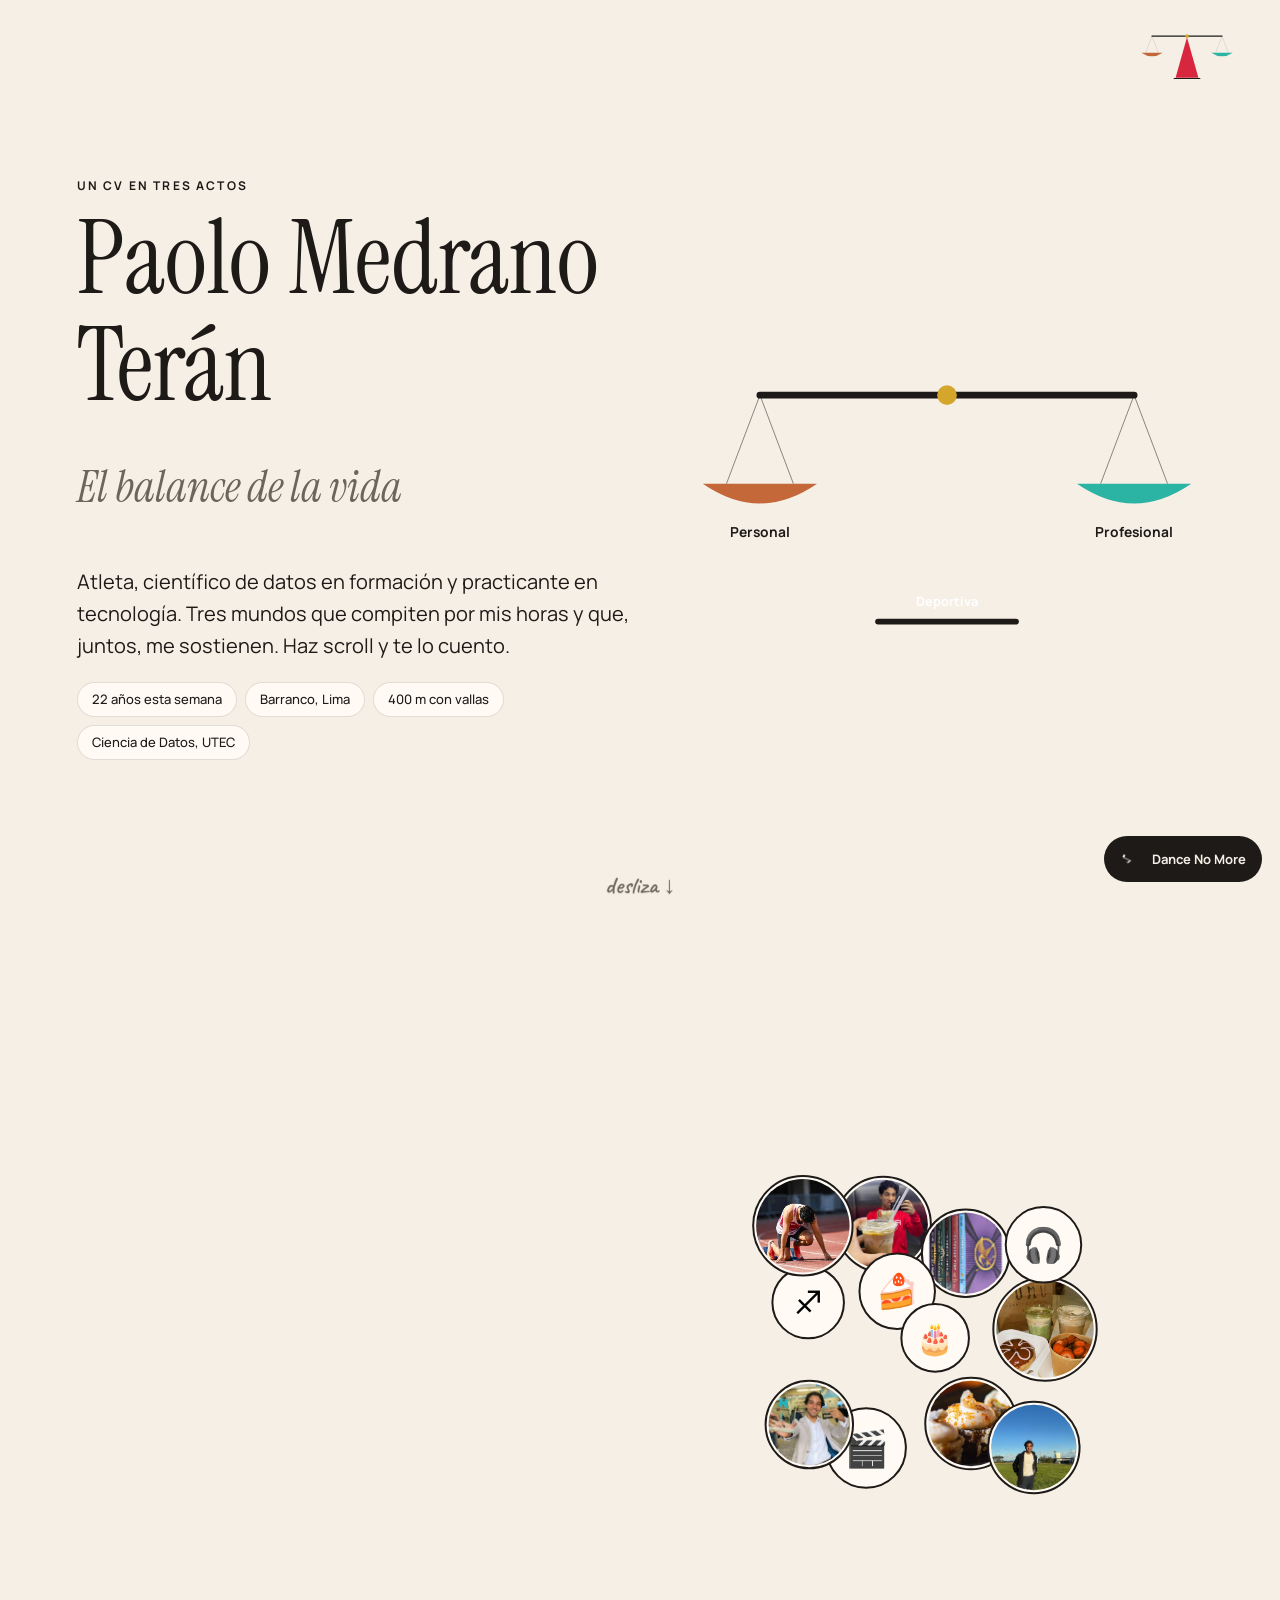
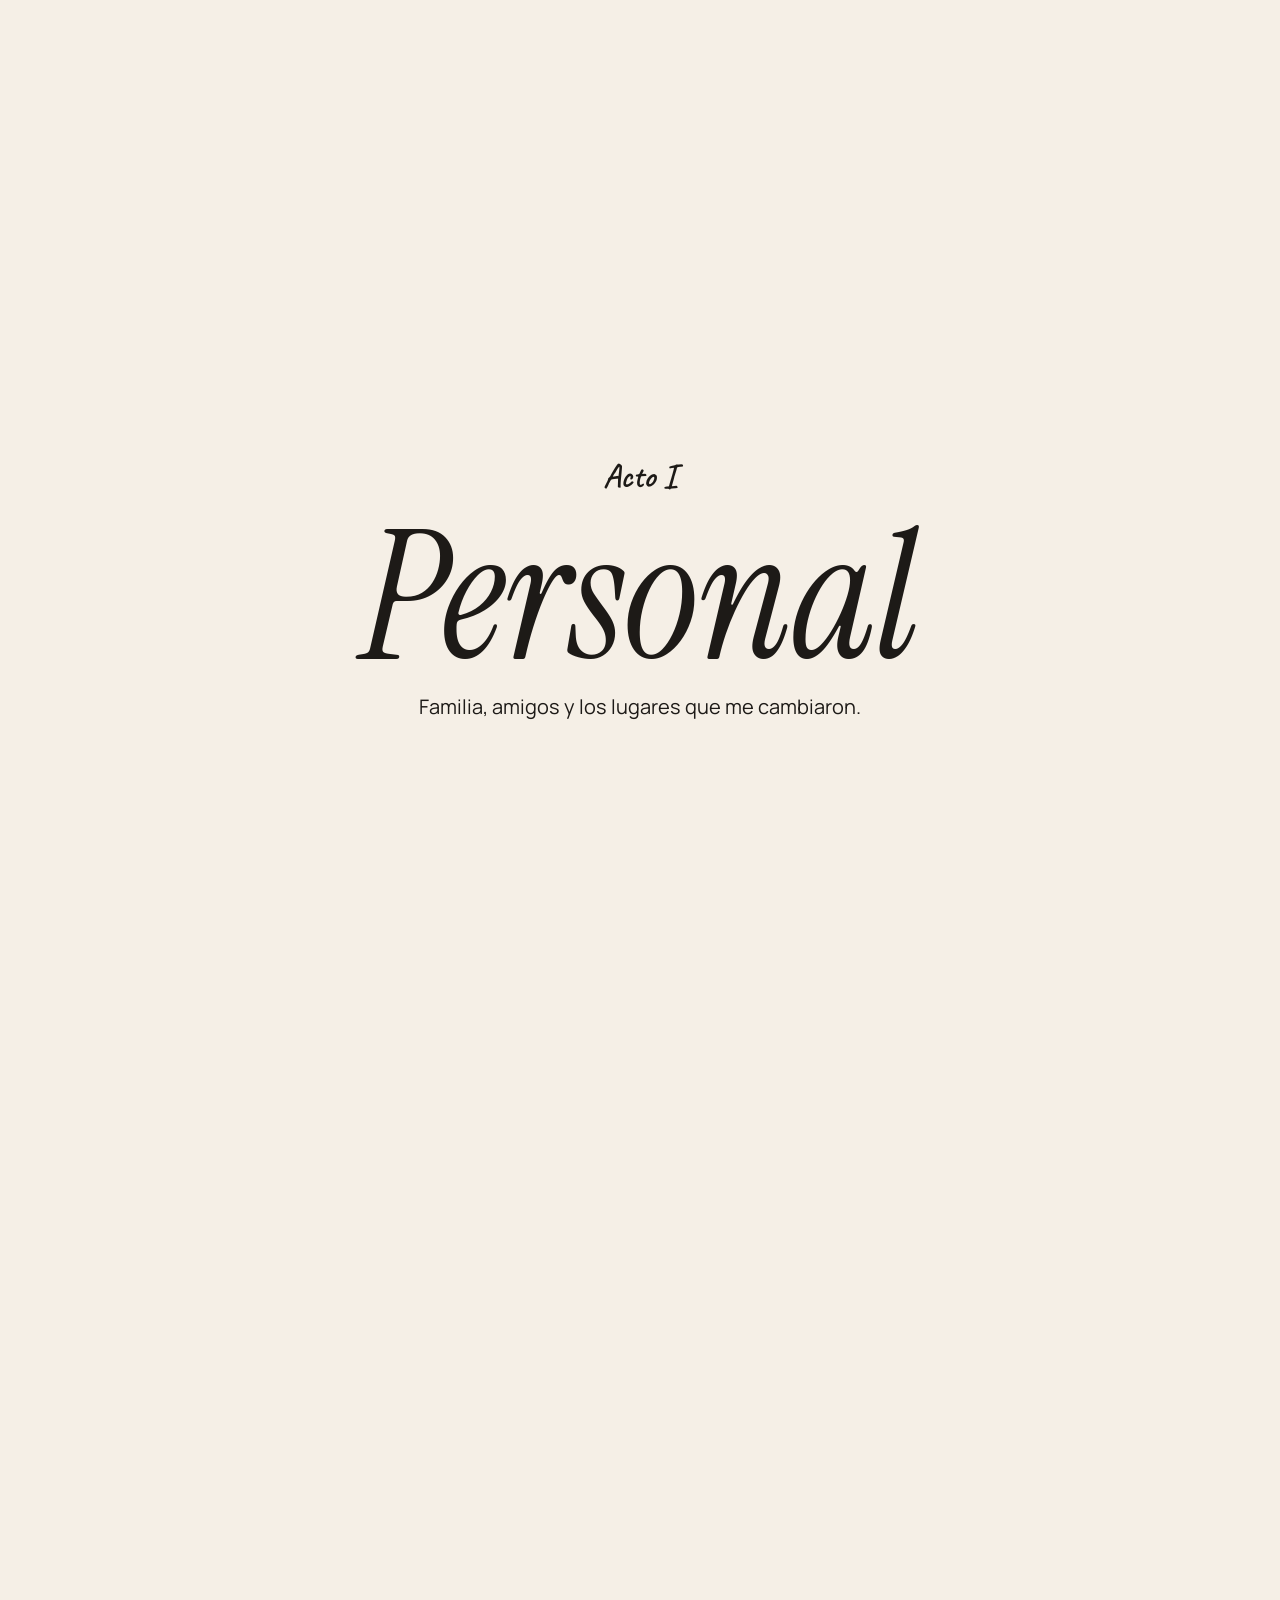
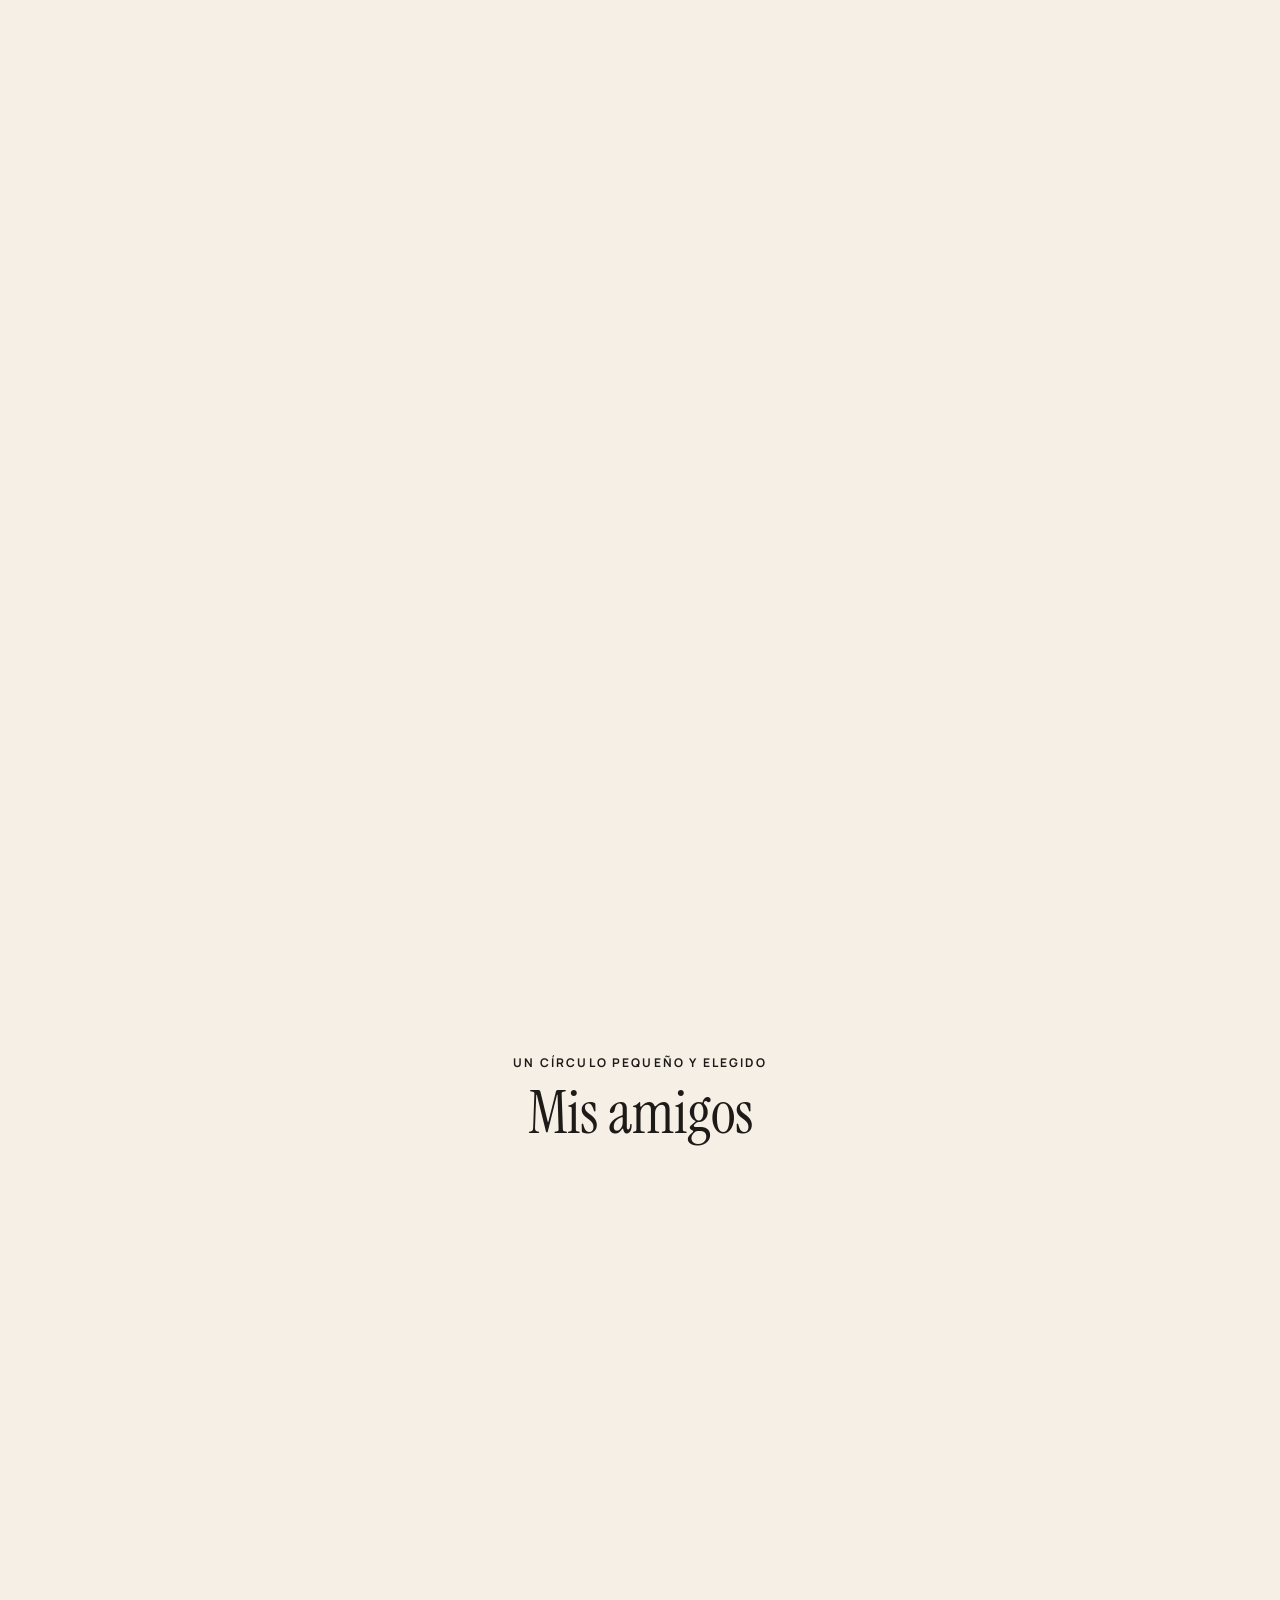
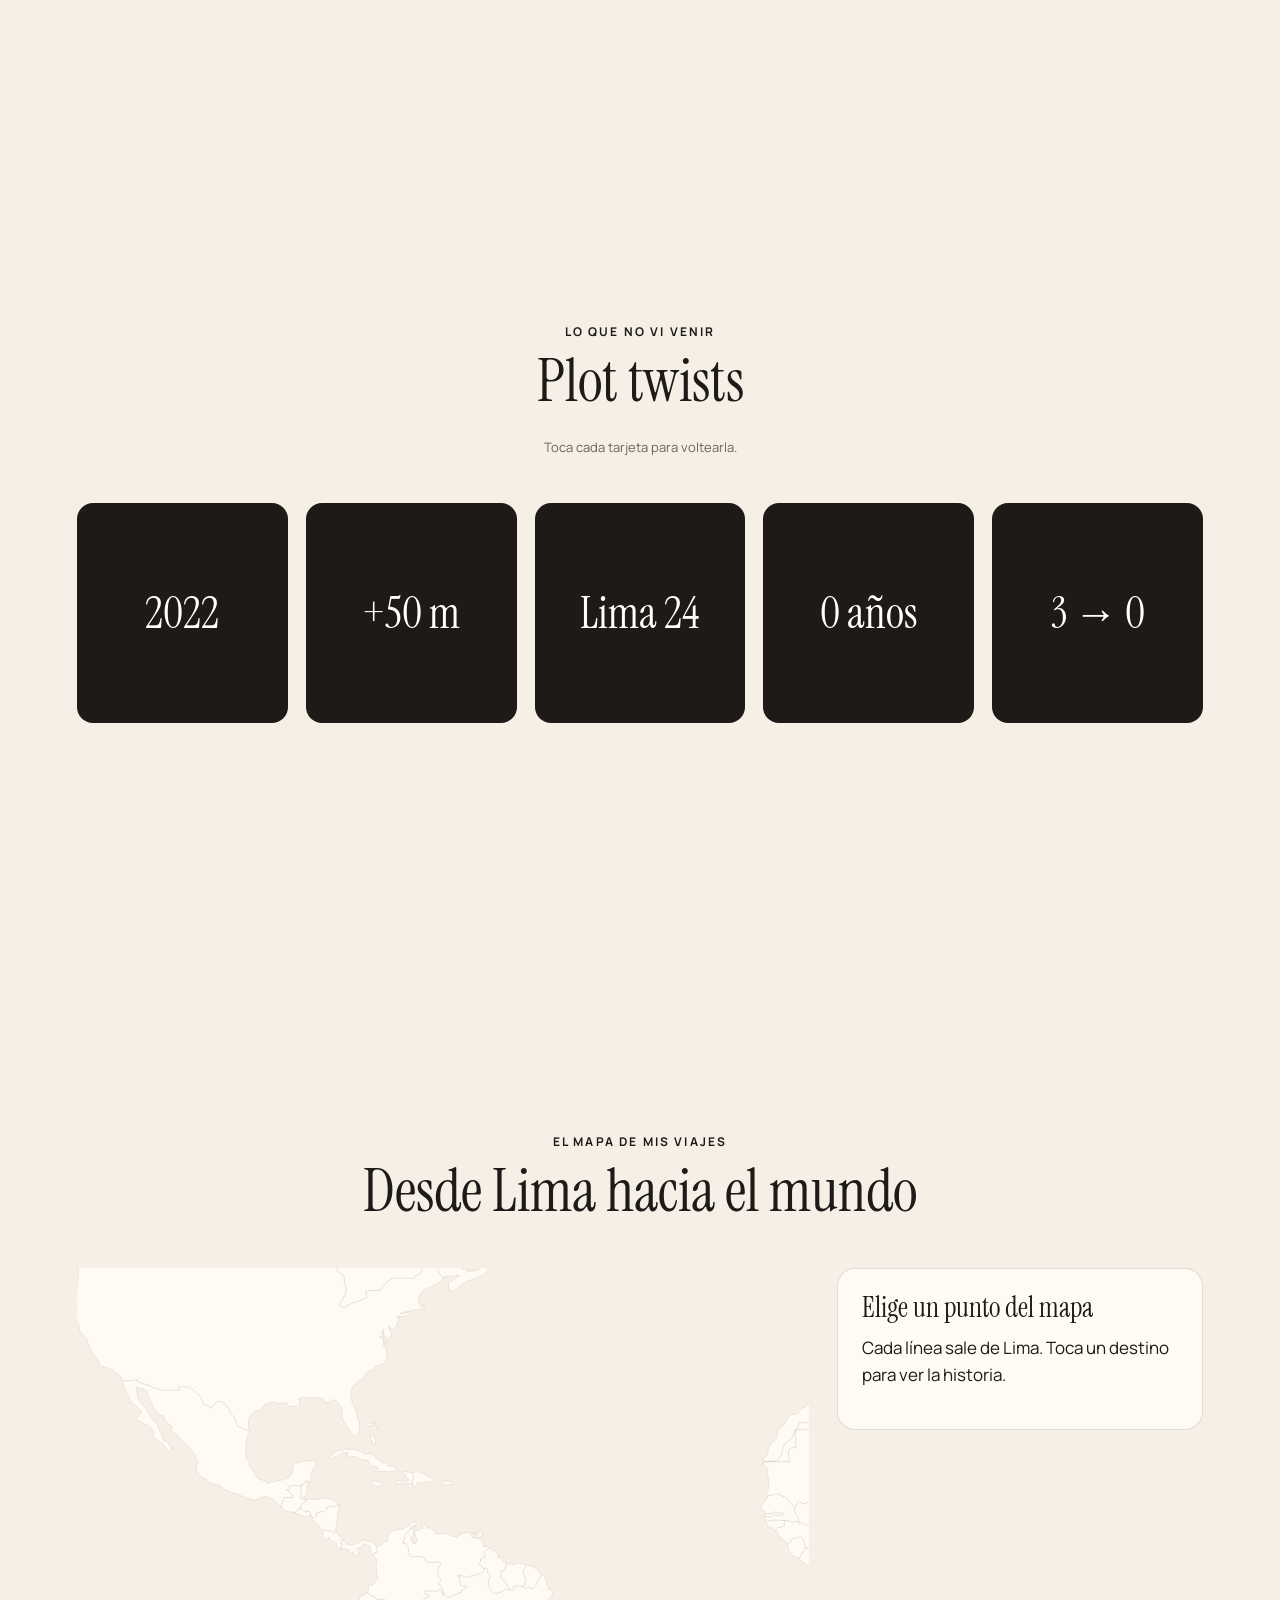
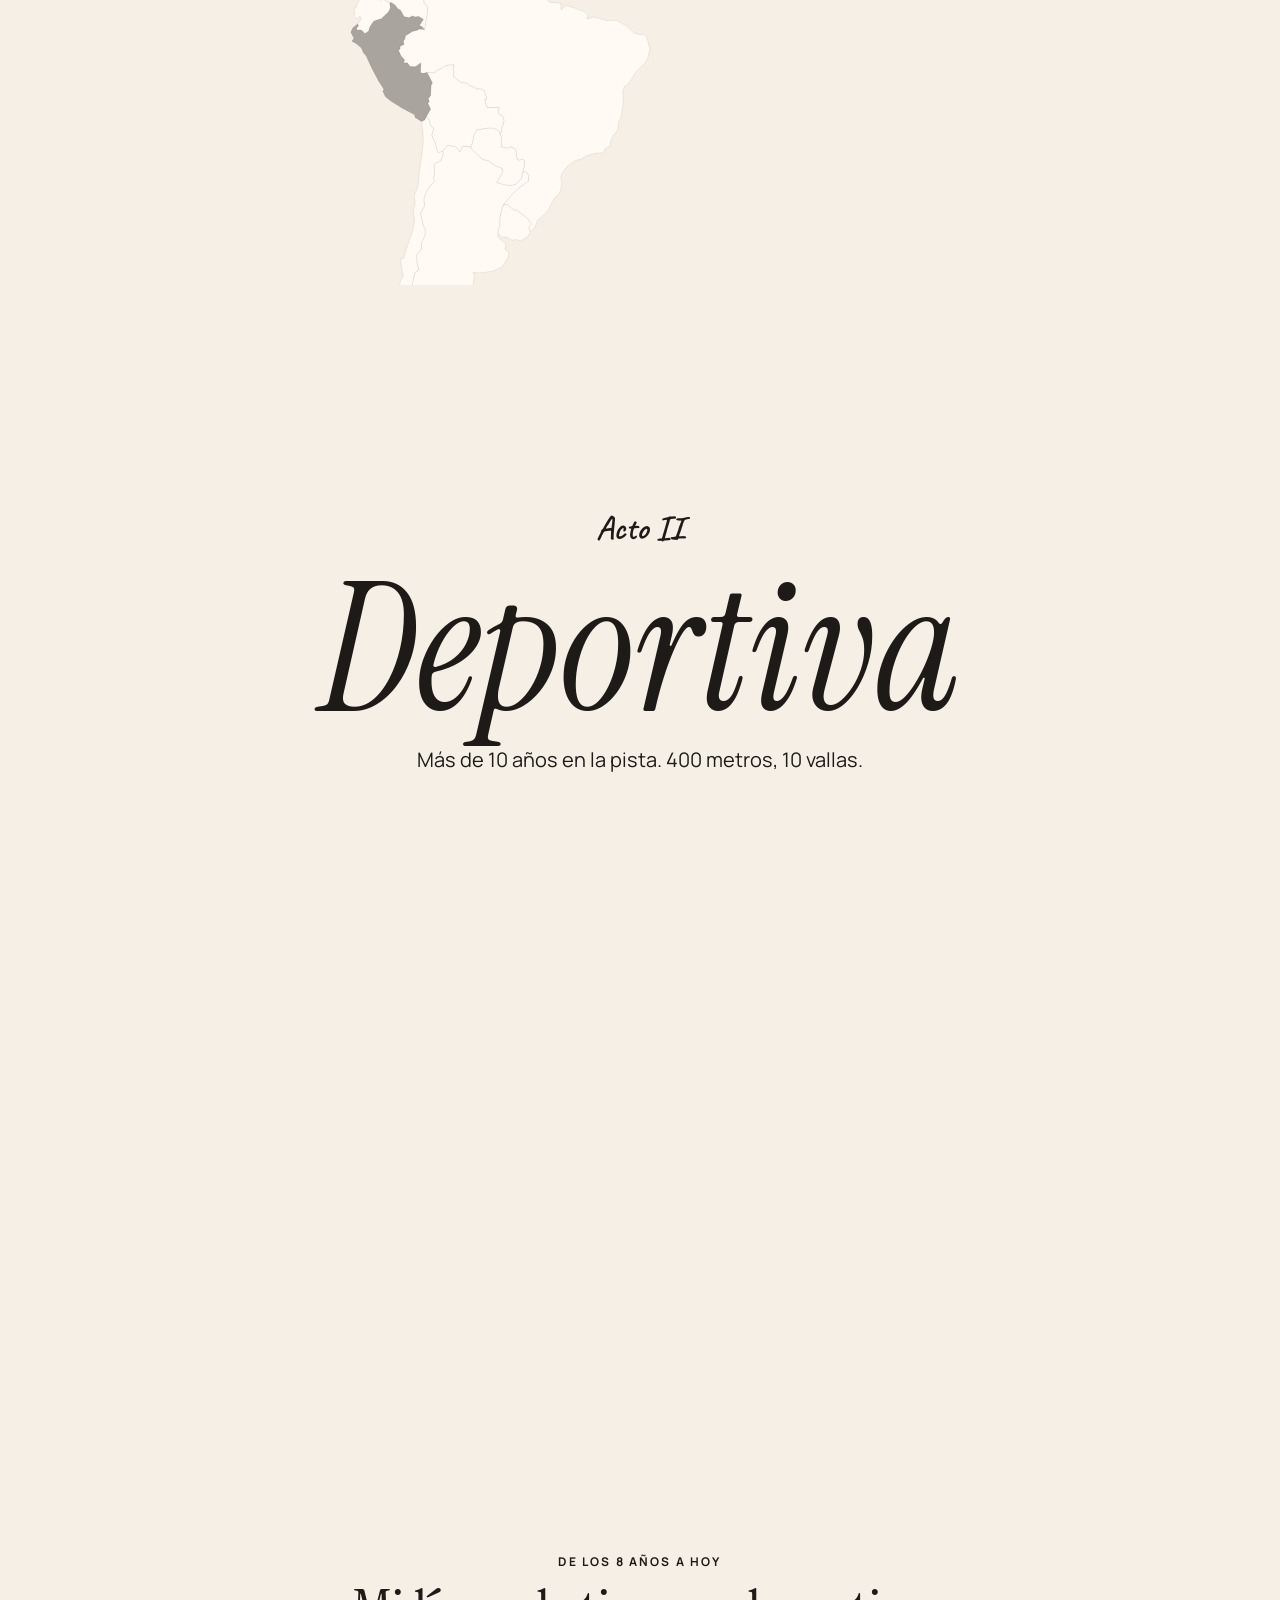
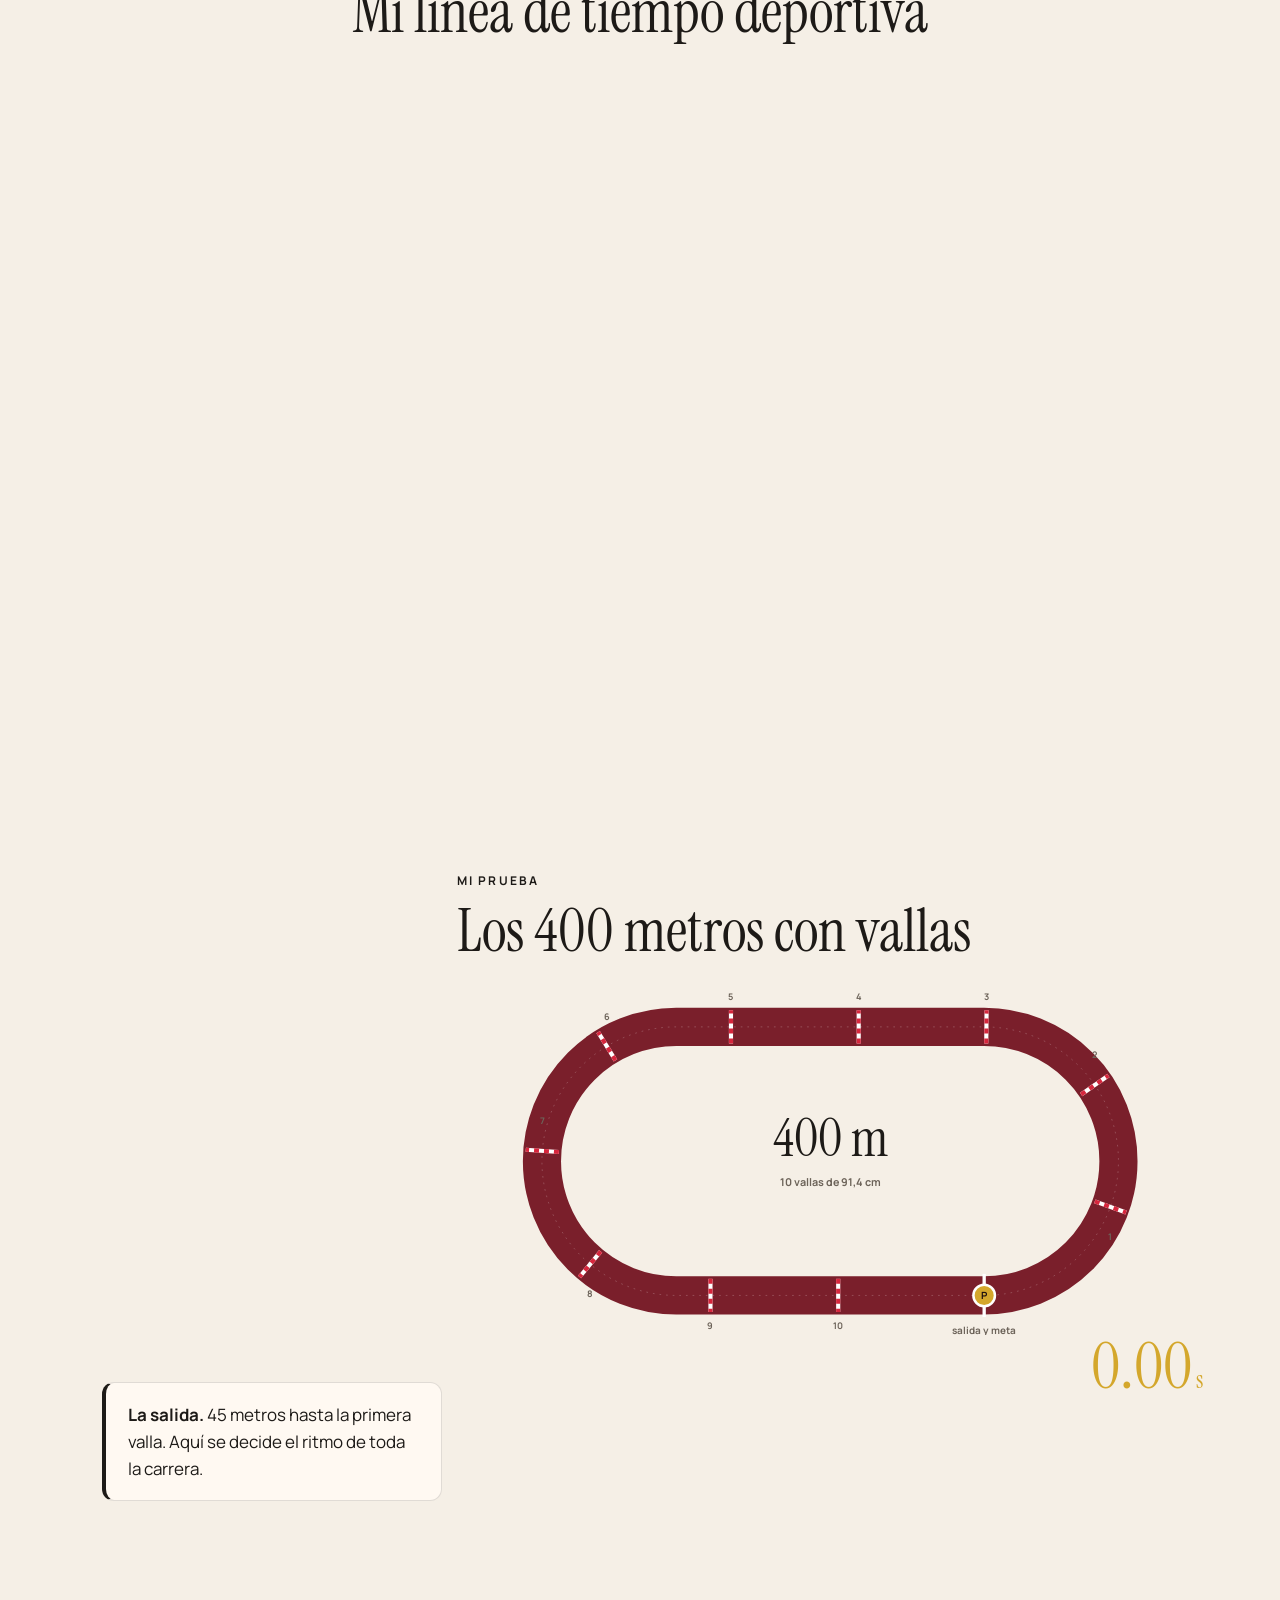
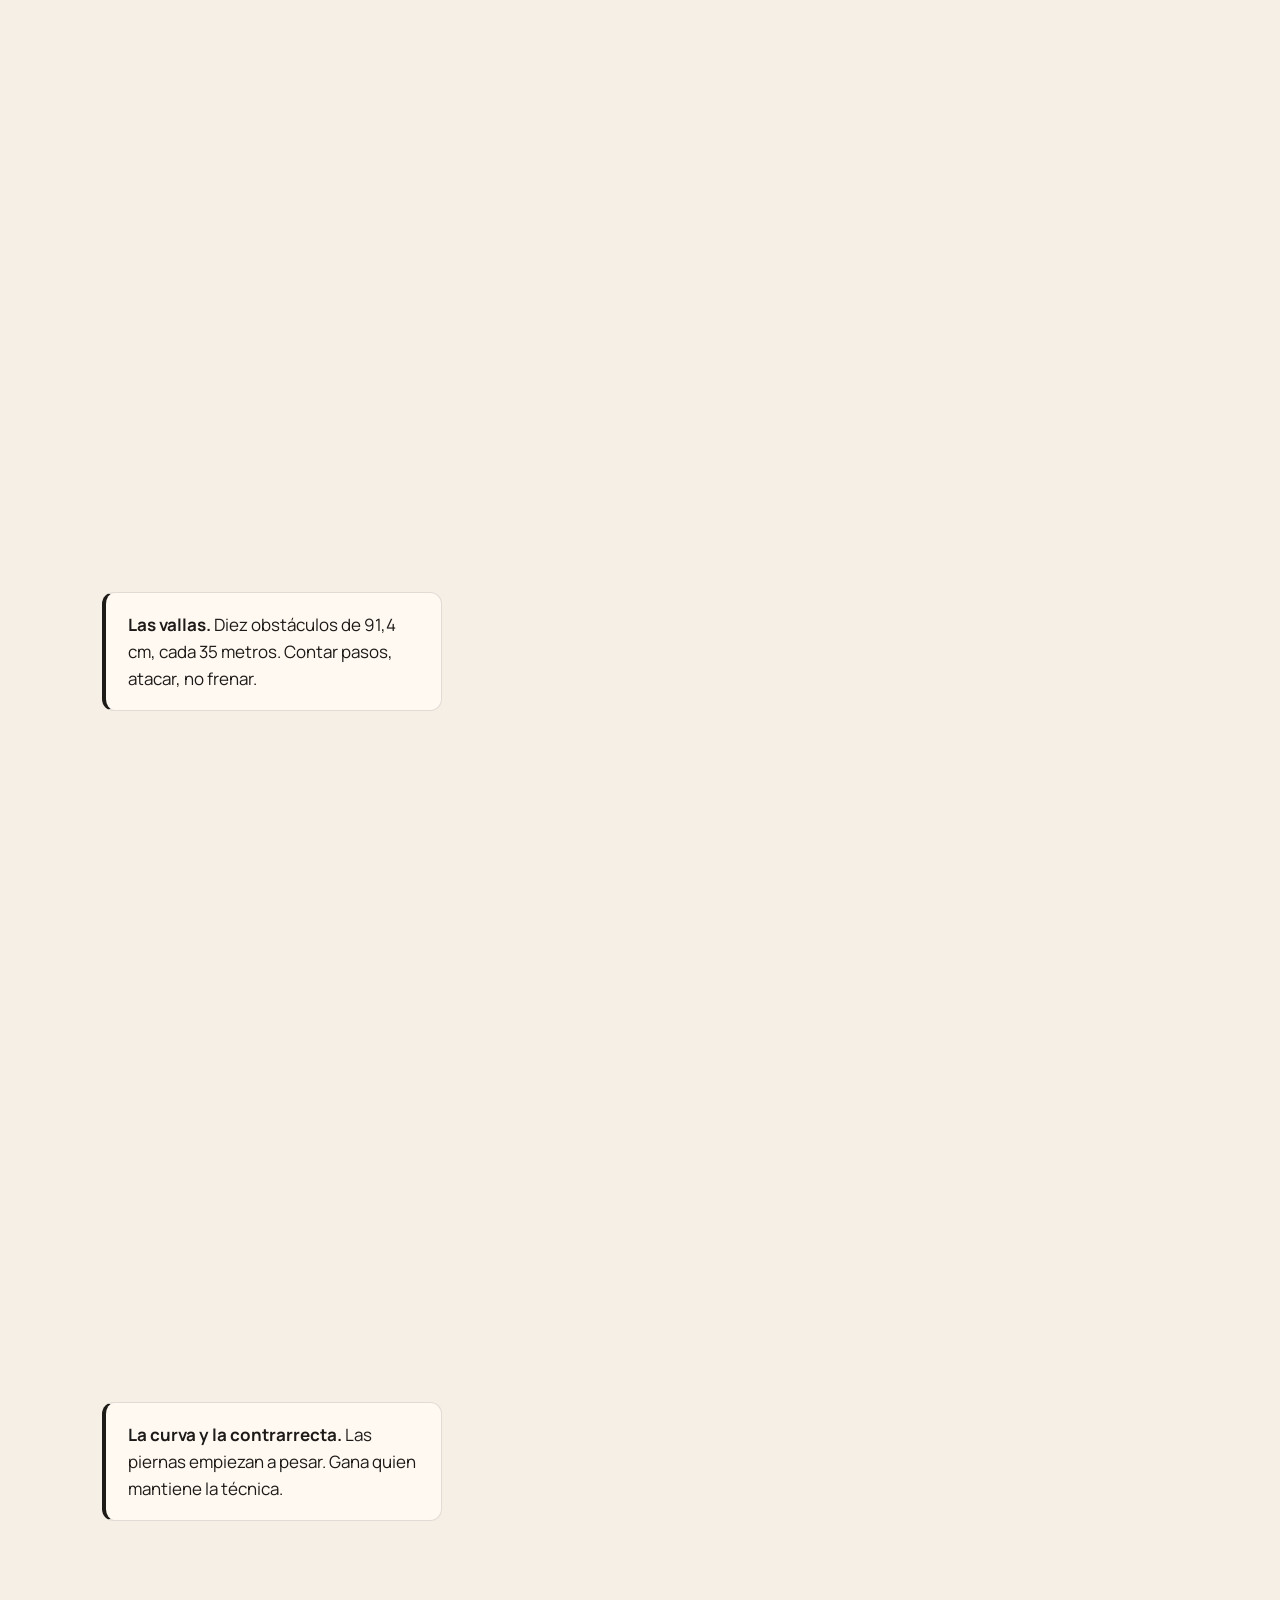
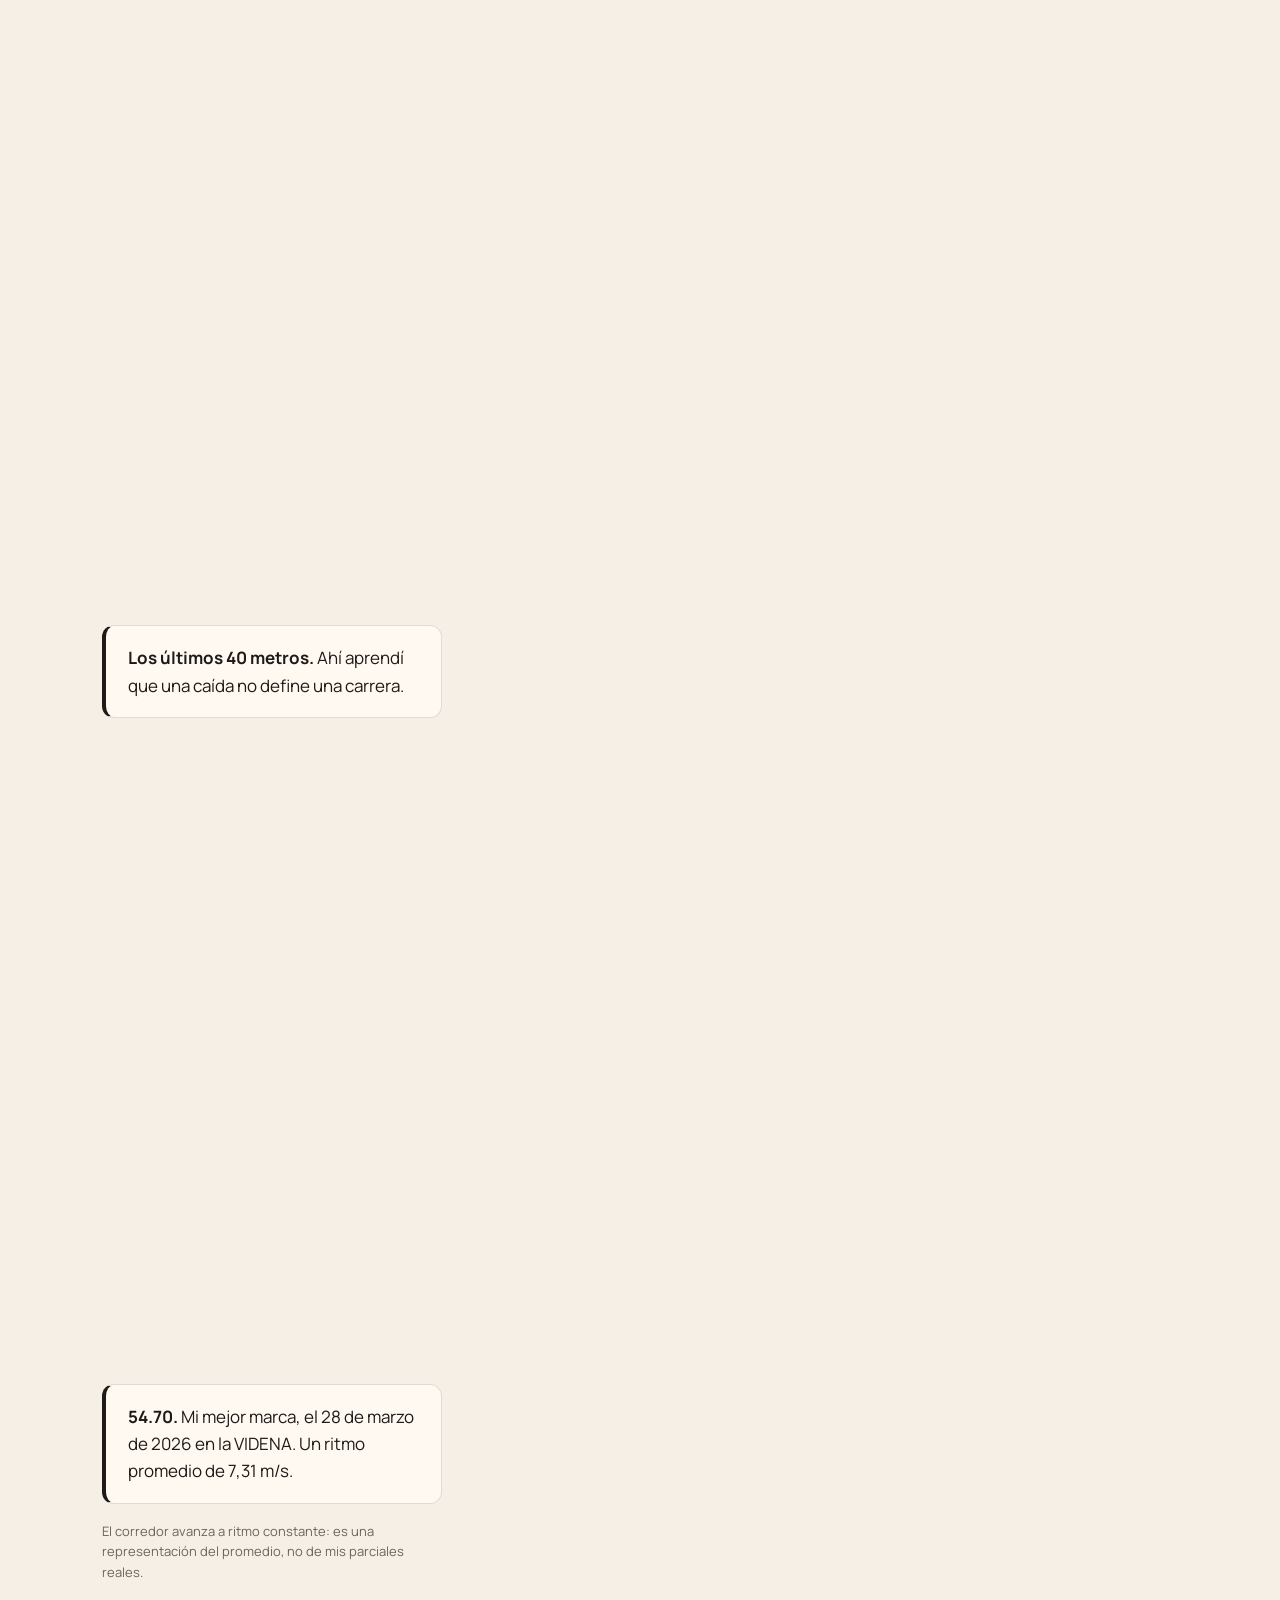
==== commit cd44d7b9: "Agregar redirección de la raíz a /docs" ====
--- a/index.html
+++ b/index.html
@@ -1,410 +1,12 @@
 <!DOCTYPE html>
 <html lang="es">
 <head>
-  <meta charset="utf-8" />
-  <meta name="viewport" content="width=device-width, initial-scale=1" />
+  <meta charset="utf-8">
   <title>Paolo Medrano Terán | El balance de la vida</title>
-  <meta name="description" content="CV en formato scrollytelling: lo personal, lo deportivo y lo profesional de Paolo Medrano Terán, hecho con D3.js." />
-  <link rel="stylesheet" href="css/styles.css" />
+  <meta http-equiv="refresh" content="0; url=docs/">
+  <link rel="canonical" href="docs/">
 </head>
-<body data-act="intro">
-
-  <!-- Balanza fija: indica en qué acto estás -->
-  <div id="balanza-mini" aria-hidden="true"></div>
-  <div id="progreso"><div></div></div>
-
-  <a id="musica" href="#" target="_blank" rel="noopener" title="Dance No More, Harry Styles">
-    <span class="disco">♪</span><span class="musica-txt">Dance No More</span>
-  </a>
-  <div id="spotify-embed" hidden></div>
-
-  <main>
-
-    <!-- ============ HERO ============ -->
-    <section class="acto" data-act="intro" id="inicio">
-      <div class="hero">
-        <div class="hero-txt">
-          <p class="kicker">Un CV en tres actos</p>
-          <h1>Paolo Medrano Terán</h1>
-          <p class="subtitulo"><em>El balance de la vida</em></p>
-          <p class="lead">Atleta, científico de datos en formación y practicante en tecnología. Tres mundos que compiten por mis horas y que, juntos, me sostienen. Haz scroll y te lo cuento.</p>
-          <div class="chips">
-            <span>22 años esta semana</span><span>Barranco, Lima</span><span>400 m con vallas</span><span>Ciencia de Datos, UTEC</span>
-          </div>
-        </div>
-        <div class="hero-viz">
-          <svg id="balanza-hero" viewBox="0 0 520 380" role="img" aria-label="Balanza con los tres actos de mi vida"></svg>
-        </div>
-      </div>
-      <div class="scroll-hint">desliza ↓</div>
-    </section>
-
-    <!-- ============ BURBUJAS ============ -->
-    <section class="acto" data-act="intro" id="burbujas">
-      <div class="dos-col">
-        <div class="col-txt reveal">
-          <p class="kicker">Antes de empezar</p>
-          <h2>Doce datos para conocerme</h2>
-          <p>Cada burbuja es un pedacito de mí. Pasa el cursor o tócalas para leerlas, y arrástralas si quieres.</p>
-          <p class="burbuja-frase" id="burbuja-frase">☝ Elige una burbuja.</p>
-        </div>
-        <div class="col-viz"><svg id="viz-burbujas"></svg></div>
-      </div>
-    </section>
-
-    <!-- ================= ACTO I: PERSONAL ================= -->
-    <section class="acto portada-acto" data-act="personal" id="personal">
-      <p class="num-acto">Acto I</p>
-      <h2 class="titulo-acto">Personal</h2>
-      <p class="lead centrado">Familia, amigos y los lugares que me cambiaron.</p>
-    </section>
-
-    <section class="acto" data-act="personal" id="familia">
-      <div class="dos-col">
-        <div class="col-txt reveal">
-          <p class="kicker">La familia Medrano Terán</p>
-          <h2>Cinco personas, una casa</h2>
-          <p>Soy el mayor de tres hermanos. Mis papás, Paola y Dante, mi hermana Daniela y el menor de la casa, Dacio.</p>
-          <p>Mi mamá es ingeniera de sistemas y lleva más de 20 años liderando el área de tecnología en la industria de hidrocarburos del Perú. Es una de las principales razones por las que elegí Data Science, y admiro cómo se ha ganado su lugar año tras año.</p>
-        </div>
-        <div class="col-viz reveal">
-          <svg id="viz-familia"></svg>
-          <p class="nota-viz">Edades en 2026. Cada barra es una vida que me acompaña.</p>
-        </div>
-      </div>
-      <div class="galeria reveal">
-        <figure class="polaroid" style="--r:-3deg"><img src="img/familia_completa.jpg" alt="Familia completa" loading="lazy"><figcaption>los cinco</figcaption></figure>
-        <figure class="polaroid" style="--r:2deg"><img src="img/brasil_familia.jpg" alt="Familia en Brasil" loading="lazy"><figcaption>Brasil, en familia</figcaption></figure>
-        <figure class="polaroid" style="--r:-1.5deg"><img src="img/mama_y_yo_noche.jpg" alt="Con mi mamá" loading="lazy"><figcaption>mamá y yo</figcaption></figure>
-        <figure class="polaroid" style="--r:2.5deg"><img src="img/bolivarianos_familia.jpg" alt="Papá tomando la foto en los Bolivarianos" loading="lazy"><figcaption>papá, siempre detrás de la cámara</figcaption></figure>
-        <figure class="polaroid" style="--r:-2deg"><img src="img/dacio_y_yo.jpg" alt="Con Dacio" loading="lazy"><figcaption>Dacio y yo</figcaption></figure>
-      </div>
-    </section>
-
-    <section class="acto" data-act="personal" id="daniela">
-      <div class="dos-col invertido">
-        <div class="col-txt reveal">
-          <p class="kicker">Mi hermana, mi compañera de pista</p>
-          <h2>Daniela</h2>
-          <p>Empezamos juntos en el atletismo hace más de 10 años. Desde entonces hemos competido a nivel nacional e internacional, muchas veces en el mismo torneo.</p>
-          <p>Los dos somos campeones nacionales universitarios y campeones nacionales de nuestras categorías. Compartimos casa, pista y medallero.</p>
-        </div>
-        <div class="col-viz collage reveal">
-          <figure class="polaroid" style="--r:-2deg"><img src="img/daniela_trofeo.jpg" alt="Con Daniela y un trofeo" loading="lazy"><figcaption>campeones</figcaption></figure>
-          <figure class="polaroid" style="--r:3deg"><img src="img/muro_medallas.jpg" alt="Muro de medallas" loading="lazy"><figcaption>el muro de la casa</figcaption></figure>
-          <figure class="polaroid" style="--r:-1deg"><img src="img/daniela_medallas.jpg" alt="Con Daniela y medallas" loading="lazy"><figcaption>siempre juntos</figcaption></figure>
-        </div>
-      </div>
-    </section>
-
-    <section class="acto" data-act="personal" id="infancia">
-      <div class="dos-col">
-        <div class="col-txt reveal">
-          <p class="kicker">25 de noviembre de 2004</p>
-          <h2>Barranco y San Luis</h2>
-          <p>Nací en Barranco y estudié inicial, primaria y secundaria en el colegio San Luis Maristas de Barranco.</p>
-          <ul class="lista-hitos">
-            <li><strong>Presidente</strong> del Consejo Estudiantil</li>
-            <li><strong>Excelencia</strong> académica</li>
-            <li><strong>Múltiple campeón</strong> nacional escolar de atletismo</li>
-            <li><strong>Seleccionado nacional</strong> en los Juegos Sudamericanos Escolares 2018</li>
-          </ul>
-          <p>Siempre me tocó liderar, y lo disfruté.</p>
-        </div>
-        <div class="col-viz collage reveal">
-          <figure class="polaroid grande" style="--r:2deg"><img src="img/infancia_444.jpg" alt="Compitiendo de niño" loading="lazy"><figcaption>los primeros dorsales</figcaption></figure>
-          <figure class="polaroid" style="--r:-3deg"><img src="img/amigos_colegio.jpg" alt="Amigos del colegio" loading="lazy"><figcaption>los de toda la vida</figcaption></figure>
-        </div>
-      </div>
-    </section>
-
-    <section class="acto" data-act="personal" id="amigos">
-      <p class="kicker centrado">Un círculo pequeño y elegido</p>
-      <h2 class="centrado">Mis amigos</h2>
-      <div class="tarjetas-amigos">
-        <article class="tarjeta reveal">
-          <img src="img/bihonda_y_yo.jpg" alt="Con Bihonda" loading="lazy">
-          <h3>Bihonda</h3>
-          <p>Nos conocimos en 2022, en Proyectos Interdisciplinarios 2. Ella era mi mentora de Programación 2 y terminó cambiándose de carrera por mi culpa. Desde entonces somos inseparables: es la amistad que más valoro hoy.</p>
-        </article>
-        <article class="tarjeta reveal">
-          <img src="img/arequipa_misti.jpg" alt="Con Jimena y Jeimy en Arequipa" loading="lazy">
-          <h3>Jimena y Jeimy</h3>
-          <p>Jimena Reyes y Jeimy Pretell son mis mejores amigas del atletismo. Representamos al Perú en los Juegos Bolivarianos 2025, competimos en Arequipa, entrenamos en Tumbes y viajamos a Uruguay.</p>
-        </article>
-        <article class="tarjeta reveal">
-          <img src="img/amigos_noche.jpg" alt="Grupo de amigos" loading="lazy">
-          <h3>Los de siempre</h3>
-          <p>Mis amigos del colegio y de la pista. Pocos, pero los de verdad.</p>
-        </article>
-      </div>
-    </section>
-
-    <section class="acto" data-act="personal" id="plot-twists">
-      <p class="kicker centrado">Lo que no vi venir</p>
-      <h2 class="centrado">Plot twists</h2>
-      <p class="centrado nota-viz">Toca cada tarjeta para voltearla.</p>
-      <div class="twists">
-        <button class="twist"><span class="frente">2022</span><span class="dorso">Mi mejor amiga se cambió de carrera… por mi culpa.</span></button>
-        <button class="twist"><span class="frente">+50 m</span><span class="dorso">Iba ganando por más de 50 metros y me caí en la última recta.</span></button>
-        <button class="twist"><span class="frente">Lima 24</span><span class="dorso">Trabajé en el Mundial U20 de Atletismo en mi propia ciudad.</span></button>
-        <button class="twist"><span class="frente">0 años</span><span class="dorso">Entré a Hochschild siendo el único postulante sin experiencia laboral.</span></button>
-        <button class="twist"><span class="frente">3 → 0</span><span class="dorso">Tras tres años de lesiones, 2026 fue mi primera temporada completa.</span></button>
-      </div>
-    </section>
-
-    <section class="acto" data-act="personal" id="viajes">
-      <p class="kicker centrado">El mapa de mis viajes</p>
-      <h2 class="centrado">Desde Lima hacia el mundo</h2>
-      <div class="mapa-wrap">
-        <svg id="viz-mapa"></svg>
-        <aside id="mapa-panel" class="panel">
-          <h3>Elige un punto del mapa</h3>
-          <p>Cada línea sale de Lima. Toca un destino para ver la historia.</p>
-        </aside>
-      </div>
-    </section>
-
-    <!-- ================= ACTO II: DEPORTIVA ================= -->
-    <section class="acto portada-acto" data-act="deporte" id="deporte">
-      <p class="num-acto">Acto II</p>
-      <h2 class="titulo-acto">Deportiva</h2>
-      <p class="lead centrado">Más de 10 años en la pista. 400 metros, 10 vallas.</p>
-      <figure class="polaroid hero-foto reveal" style="--r:-2deg"><img src="img/bolivarianos_020.jpg" alt="Juegos Bolivarianos 2025" loading="lazy"><figcaption>XX Juegos Bolivarianos, dorsal 020</figcaption></figure>
-    </section>
-
-    <section class="acto" data-act="deporte" id="linea-deporte">
-      <p class="kicker centrado">De los 8 años a hoy</p>
-      <h2 class="centrado">Mi línea de tiempo deportiva</h2>
-      <div id="viz-linea-deporte" class="viz-ancho"></div>
-      <div class="badges reveal">
-        <span>Campeón nacional U18</span><span>Campeón nacional U20</span><span>Campeón nacional U23</span>
-        <span>Tricampeón universitario 400 m c/v</span><span>Top 2 del ranking nacional de Mayores</span><span>Seleccionado nacional</span>
-      </div>
-    </section>
-
-    <!-- Carrera scrollytelling -->
-    <section class="acto scrolly" data-act="deporte" id="carrera">
-      <div class="sticky">
-        <div class="carrera-head">
-          <p class="kicker">Mi prueba</p>
-          <h2>Los 400 metros con vallas</h2>
-        </div>
-        <svg id="viz-carrera" viewBox="0 0 900 420"></svg>
-        <div class="carrera-reloj"><span id="reloj">0.00</span><small>s</small></div>
-      </div>
-      <div class="pasos">
-        <div class="paso"><p><strong>La salida.</strong> 45 metros hasta la primera valla. Aquí se decide el ritmo de toda la carrera.</p></div>
-        <div class="paso"><p><strong>Las vallas.</strong> Diez obstáculos de 91,4 cm, cada 35 metros. Contar pasos, atacar, no frenar.</p></div>
-        <div class="paso"><p><strong>La curva y la contrarrecta.</strong> Las piernas empiezan a pesar. Gana quien mantiene la técnica.</p></div>
-        <div class="paso"><p><strong>Los últimos 40 metros.</strong> Ahí aprendí que una caída no define una carrera.</p></div>
-        <div class="paso"><p><strong>54.70.</strong> Mi mejor marca, el 28 de marzo de 2026 en la VIDENA. Un ritmo promedio de <span id="vel"></span> m/s.</p><p class="nota-viz">El corredor avanza a ritmo constante: es una representación del promedio, no de mis parciales reales.</p></div>
-      </div>
-    </section>
-
-    <section class="acto" data-act="deporte" id="progresion" hidden>
-      <p class="kicker centrado">Año tras año</p>
-      <h2 class="centrado">Progresión en 400 m con vallas</h2>
-      <svg id="viz-progresion"></svg>
-    </section>
-
-    <section class="acto" data-act="deporte" id="mejor-peor">
-      <div class="duelo">
-        <article class="lado mejor reveal">
-          <p class="kicker">La mejor</p>
-          <h3>Grand Prix Sudamericano, Uruguay 2026</h3>
-          <p>Mi primera medalla internacional. Llegó después de un verano entrenando en el norte del país y con el apoyo de mi entrenadora, Patricia Martínez Pinto.</p>
-          <img src="img/uruguay_podio.jpg" alt="Podio en Uruguay" loading="lazy">
-        </article>
-        <article class="lado peor reveal">
-          <p class="kicker">La que más me enseñó</p>
-          <h3>Juegos Nacionales Universitarios</h3>
-          <p>Iba ganando con más de 50 metros de ventaja y me caí en la última recta.</p>
-          <p>Ese día entendí que el resultado no se decide en un tropiezo, sino en cómo vuelves a la pista al día siguiente. Desde entonces no corro para no perder: corro para mejorar.</p>
-        </article>
-      </div>
-    </section>
-
-    <section class="acto" data-act="deporte" id="lesiones">
-      <div class="dos-col">
-        <div class="col-txt reveal">
-          <p class="kicker">Lo que no se ve en las fotos</p>
-          <h2>Tres años de lesiones</h2>
-          <p>Durante los últimos tres años las lesiones no me dejaron mostrar mi potencial. En 2026, por fin, completé una temporada sin lesiones graves.</p>
-          <p>Lo más importante que aprendí no fue físico: entendí que la salud mental pesa tanto como las piernas.</p>
-          <blockquote>Mi sueño más grande es estar en los Juegos Panamericanos Lima 2027. Lo persigo mientras termino la universidad y trabajo. No elijo entre estudiar, trabajar o entrenar: aprendí a equilibrarlo.</blockquote>
-        </div>
-        <div class="col-viz collage reveal">
-          <figure class="polaroid grande" style="--r:-2deg"><img src="img/collage_bn.jpg" alt="Entrenamiento" loading="lazy"><figcaption>volver a empezar</figcaption></figure>
-          <figure class="polaroid" style="--r:3deg"><img src="img/la_victoria_retrato.jpg" alt="Con la casaca de La Victoria" loading="lazy"><figcaption>La Victoria</figcaption></figure>
-        </div>
-      </div>
-    </section>
-
-    <section class="acto" data-act="deporte" id="galeria-deporte">
-      <p class="kicker centrado">El equipo detrás</p>
-      <h2 class="centrado">Liga de Atletismo La Victoria</h2>
-      <div class="galeria reveal">
-        <figure class="polaroid" style="--r:2deg"><img src="img/la_victoria_equipo.jpg" alt="Equipo La Victoria" loading="lazy"><figcaption>el equipo</figcaption></figure>
-        <figure class="polaroid" style="--r:-2deg"><img src="img/podio_oro.jpg" alt="Podio con medalla de oro" loading="lazy"><figcaption>lo más alto del podio</figcaption></figure>
-        <figure class="polaroid" style="--r:1.5deg"><img src="img/bronce_400cv.jpg" alt="Medalla de bronce" loading="lazy"><figcaption>bronce, 400 m c/v</figcaption></figure>
-        <figure class="polaroid" style="--r:-3deg"><img src="img/entrenadora_collage.jpg" alt="Con mi entrenadora" loading="lazy"><figcaption>con Patricia</figcaption></figure>
-        <figure class="polaroid" style="--r:2.5deg"><img src="img/tres_medallistas.jpg" alt="Tres medallistas" loading="lazy"><figcaption>Festival La Victoria</figcaption></figure>
-        <figure class="polaroid" style="--r:-1deg"><img src="img/bolivarianos_mama_dacio.jpg" alt="Con mamá y Dacio en los Bolivarianos" loading="lazy"><figcaption>la barra de casa</figcaption></figure>
-      </div>
-    </section>
-
-    <!-- ================= ACTO III: PROFESIONAL ================= -->
-    <section class="acto portada-acto" data-act="pro" id="profesional">
-      <p class="num-acto">Acto III</p>
-      <h2 class="titulo-acto">Profesional</h2>
-      <p class="lead centrado">De las aulas de UTEC a mi primera experiencia laboral.</p>
-    </section>
-
-    <section class="acto" data-act="pro" id="utec">
-      <div class="dos-col">
-        <div class="col-txt reveal">
-          <p class="kicker">UTEC, 2022 a 2027</p>
-          <h2>Ciencia de Datos</h2>
-          <p>Elegí Data Science en buena parte por mi mamá. Hoy estoy en el octavo ciclo y egreso el próximo año.</p>
-          <p>En 2024 recibí el reconocimiento <strong>UTEC Honors</strong> a la excelencia extraacadémica en la categoría deporte.</p>
-        </div>
-        <div class="col-viz collage reveal">
-          <figure class="polaroid grande" style="--r:2deg"><img src="img/utec_honors.jpg" alt="UTEC Honors" loading="lazy"><figcaption>UTEC Honors 2024</figcaption></figure>
-          <figure class="polaroid" style="--r:-2deg"><img src="img/utec_medalla.jpg" alt="Medalla con UTEC" loading="lazy"><figcaption>campeón universitario</figcaption></figure>
-        </div>
-      </div>
-    </section>
-
-    <section class="acto" data-act="pro" id="trayectoria">
-      <p class="kicker centrado">2022 a hoy</p>
-      <h2 class="centrado">Mi trayectoria en una línea de tiempo</h2>
-      <div id="viz-gantt" class="viz-ancho"></div>
-      <div class="leyenda" id="leyenda-gantt"></div>
-    </section>
-
-    <section class="acto" data-act="pro" id="proyectos">
-      <p class="kicker centrado">Proyectos académicos destacados</p>
-      <h2 class="centrado">Lo que he construido</h2>
-      <div class="proyectos">
-        <article class="proyecto reveal">
-          <p class="tag">Desarrollo de Producto de Datos, 2025</p>
-          <h3>Mood Coach</h3>
-          <p>Aplicación web de salud mental con IA que evalúa estados emocionales y genera recomendaciones personalizadas.</p>
-          <ul>
-            <li>Sistema de recomendación híbrido: filtrado colaborativo y manejo de cold start.</li>
-            <li>Pipelines de datos y visualización en tiempo real.</li>
-            <li>Autenticación segura y gestión de datos en el backend.</li>
-          </ul>
-        </article>
-        <article class="proyecto reveal">
-          <p class="tag">Base de Datos I, 2024</p>
-          <h3>San Benito Artículos Religiosos</h3>
-          <p>Base de datos relacional en PostgreSQL, del modelo entidad relación a la implementación en SQL.</p>
-          <div class="kpi"><span id="kpi-35">0</span>%<small>de mejora en la eficiencia de las consultas con índices B-tree y Hash</small></div>
-        </article>
-      </div>
-    </section>
-
-    <section class="acto" data-act="pro" id="liderazgo">
-      <p class="kicker centrado">Liderazgo y trabajo en equipo</p>
-      <h2 class="centrado">Fuera del aula</h2>
-      <div class="liderazgo">
-        <article class="lider reveal">
-          <div class="fotos-mini"><img src="img/u20_selfie.jpg" alt="Floor Manager en el Mundial U20" loading="lazy"><img src="img/u20_estadio.jpg" alt="Estadio Mundial U20" loading="lazy"><img src="img/u20_campeon.jpg" alt="Con un campeón mundial U20" loading="lazy"></div>
-          <h3>Mundial U20 de Atletismo, Lima 2024</h3>
-          <p>Floor Manager de Sport Presentation con la Federación Peruana de Atletismo. Coordiné listas de partida y fui el enlace entre la gerencia deportiva y el equipo de transmisiones de World Athletics, supervisando ceremonias y premiaciones.</p>
-        </article>
-        <article class="lider reveal">
-          <div class="fotos-mini"><img src="img/semana_universitaria.jpg" alt="Semana Universitaria" loading="lazy"></div>
-          <h3>Semana Universitaria, equipo Computech</h3>
-          <p>Líder y representante de la facultad de Computación entre 2023 y 2025. Organicé estrategias y motivé al equipo: fuimos <strong>bicampeones</strong>.</p>
-        </article>
-        <article class="lider reveal">
-          <div class="fotos-mini"><img src="img/isn_equipo.jpg" alt="International Student Network" loading="lazy"><img src="img/isn_stand.jpg" alt="Stand de ISN" loading="lazy"></div>
-          <h3>International Student Network, Brand Leader</h3>
-          <p>Coordiné sesiones y eventos para estudiantes de intercambio y gestioné las plataformas digitales de la organización.</p>
-        </article>
-      </div>
-    </section>
-
-    <section class="acto" data-act="pro" id="ibm">
-      <div class="dos-col invertido">
-        <div class="col-txt reveal">
-          <p class="kicker">El sueño</p>
-          <h2>IBM Research</h2>
-          <p>En Estados Unidos visité el IBM Research Center. Fue mi primera experiencia impactante con el mundo tech: ver un computador cuántico de cerca cambió la escala de lo que imagino para mi futuro.</p>
-          <p>Sueño con trabajar algún día en un lugar así de importante.</p>
-        </div>
-        <div class="col-viz collage reveal">
-          <figure class="polaroid grande" style="--r:-2deg"><img src="img/ibm_quantum.jpg" alt="IBM Quantum System One" loading="lazy"><figcaption>IBM Quantum System One</figcaption></figure>
-          <figure class="polaroid" style="--r:3deg"><img src="img/ibm_pantalla.jpg" alt="Frente a una pantalla en IBM" loading="lazy"><figcaption>aprendiendo</figcaption></figure>
-        </div>
-      </div>
-    </section>
-
-    <section class="acto" data-act="pro" id="hochschild">
-      <div class="dos-col">
-        <div class="col-txt reveal">
-          <p class="kicker">Abril de 2026 a hoy</p>
-          <h2>Hochschild Mining</h2>
-          <p>Practicante Pre Profesional de Proyectos de Tecnología. Llegué a través de Bumerang, para completar mi curso de RLE.</p>
-          <p>El proceso de selección fue muy retador: competía con postulantes con experiencia laboral y yo era el único que nunca había trabajado. Creo que mis habilidades blandas y la confianza que transmito hicieron la diferencia.</p>
-          <p>Hoy veo todo lo relacionado a la tecnología de Gestión Humana y apoyo directamente a la gerencia corporativa.</p>
-          <ul class="lista-hitos">
-            <li>Estabilización de SAP SuccessFactors: Onboarding 2.0 y Employee Central</li>
-            <li>Seguimiento de incidencias y escalamientos con SAP</li>
-            <li>Procedimientos para la Mesa de Ayuda</li>
-            <li>Coordinación con consultoras externas</li>
-          </ul>
-        </div>
-        <div class="col-viz collage reveal">
-          <figure class="polaroid grande" style="--r:2deg"><img src="img/hochschild_almuerzo.jpg" alt="Almuerzo con el equipo" loading="lazy"><figcaption>con Soluciones Tecnológicas</figcaption></figure>
-          <figure class="polaroid" style="--r:-3deg"><img src="img/hochschild_kit.jpg" alt="Kit de bienvenida Hochschild" loading="lazy"><figcaption>día uno</figcaption></figure>
-        </div>
-      </div>
-    </section>
-
-    <section class="acto" data-act="pro" id="skills">
-      <div class="dos-col">
-        <div class="col-viz reveal"><svg id="viz-radar"></svg></div>
-        <div class="col-txt reveal">
-          <p class="kicker">Caja de herramientas</p>
-          <h2>Habilidades</h2>
-          <p class="nota-viz">Autoevaluación de dominio (0 a 100). Pasa el cursor por cada eje.</p>
-          <div class="chips oscuro">
-            <span>Liderazgo</span><span>Trabajo en equipo</span><span>Comunicación efectiva</span><span>Gestión del tiempo</span><span>Pensamiento analítico</span><span>Resolución de problemas</span><span>Adaptabilidad</span><span>Proactividad</span><span>Disciplina</span>
-          </div>
-          <h3>Idiomas</h3>
-          <div class="idiomas"><div><span>Español</span><div class="barra"><i style="--w:100%"></i></div><small>Nativo</small></div><div><span>Inglés</span><div class="barra"><i style="--w:85%"></i></div><small>Avanzado</small></div></div>
-        </div>
-      </div>
-    </section>
-
-    <!-- ================= CIERRE ================= -->
-    <section class="acto" data-act="final" id="final">
-      <div class="final">
-        <svg id="balanza-final" viewBox="0 0 520 380" aria-hidden="true"></svg>
-        <h2>El balance de la vida</h2>
-        <p class="lead">La disciplina de la pista me ordena en el trabajo, la curiosidad de los datos me hace pensar mejor cada entrenamiento y mi familia sostiene los dos lados de la balanza. No es fácil, pero es mío.</p>
-        <p class="lead">Gracias por recorrer conmigo estos tres actos.</p>
-        <div class="contacto">
-          <a href="mailto:paolo.medrano.t@gmail.com">✉ paolo.medrano.t@gmail.com</a>
-          <a href="https://www.linkedin.com/in/paolo-medrano-ter%C3%A1n-b45123246" target="_blank" rel="noopener">in LinkedIn</a>
-          <a href="https://github.com/paolomedrano04" target="_blank" rel="noopener">⌘ GitHub</a>
-        </div>
-        <figure class="polaroid hero-foto" style="--r:2deg"><img src="img/nueva_york.jpg" alt="Paolo" loading="lazy"><figcaption>continuará…</figcaption></figure>
-        <p class="creditos">Hecho con D3.js. Música: Dance No More, Harry Styles.</p>
-      </div>
-    </section>
-  </main>
-
-  <div id="tooltip" role="tooltip"></div>
-
-  <script src="js/vendor/d3.min.js"></script>
-  <script src="js/vendor/topojson-client.min.js"></script>
-  <script src="data/countries-110m.js"></script>
-  <script src="js/data.js"></script>
-  <script src="js/main.js"></script>
+<body>
+  <p>Redirigiendo a <a href="docs/">El balance de la vida</a>…</p>
 </body>
 </html>
